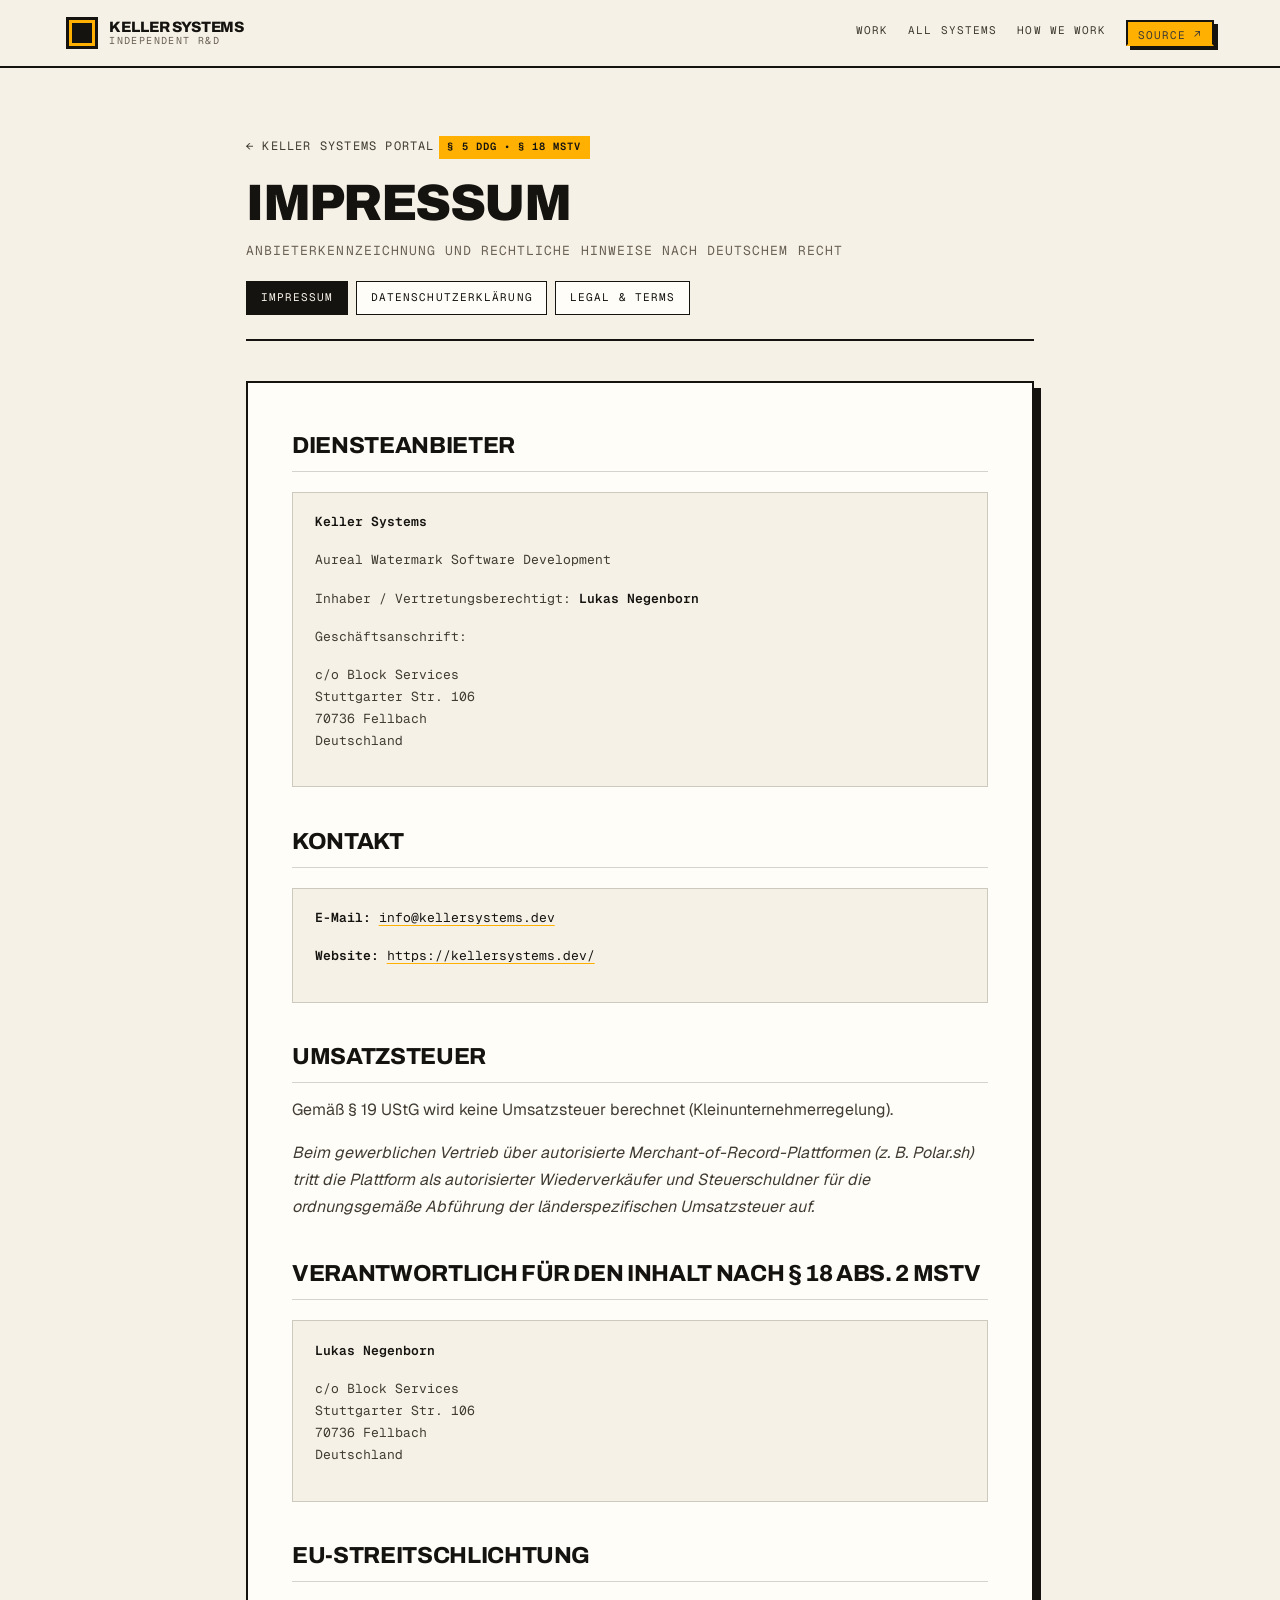
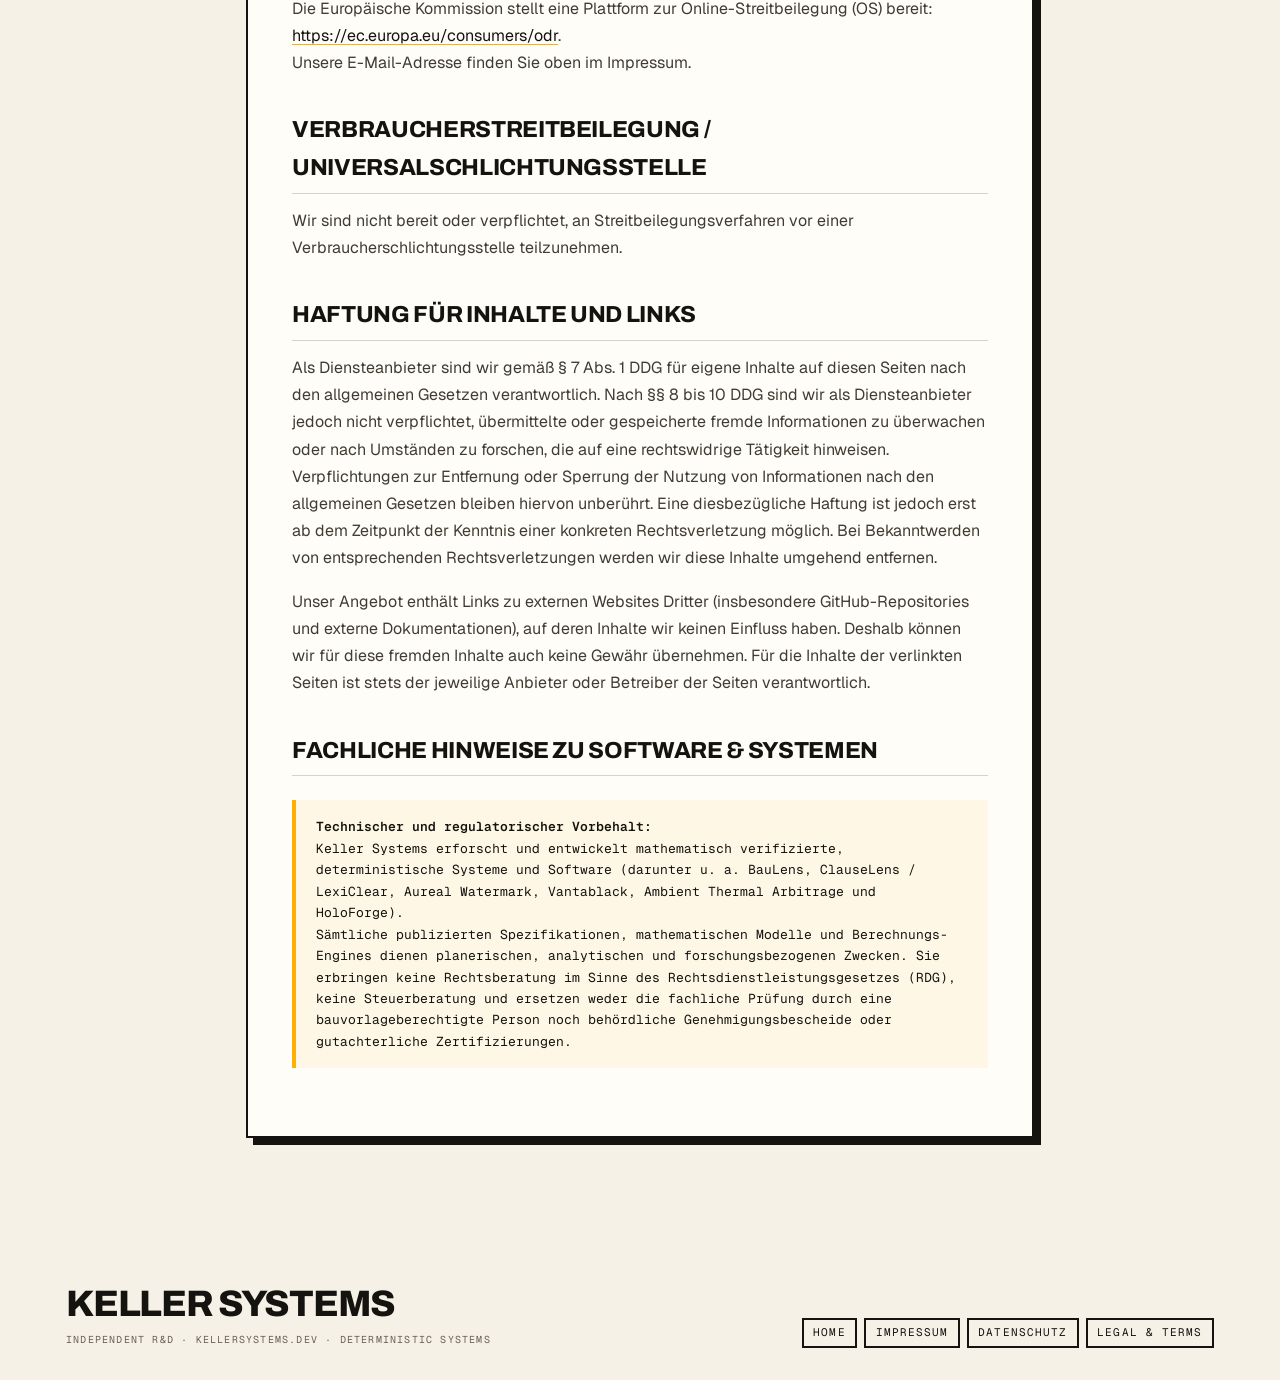
==== impressum/index.html @ d1aa79f2 "feat(legal): add central Impressum, Datenschutz and Legal & Terms pages" ====
<!DOCTYPE html>
<html lang="de">
<head>
<meta charset="UTF-8">
<meta name="viewport" content="width=device-width, initial-scale=1.0">
<title>Impressum &mdash; Keller Systems</title>
<link rel="icon" href="/assets/icon.svg" type="image/svg+xml">
<meta name="theme-color" content="#f6f1e6">
<meta name="description" content="Impressum und Anbieterkennzeichnung nach § 5 DDG und § 18 Abs. 2 MStV für Keller Systems.">
<link rel="preconnect" href="https://fonts.googleapis.com">
<link rel="preconnect" href="https://fonts.gstatic.com" crossorigin>
<link href="https://fonts.googleapis.com/css2?family=Archivo:wdth,wght@100..125,500..900&family=Geist:wght@400;500;600&family=Geist+Mono:wght@400;500&display=swap" rel="stylesheet">
<link rel="stylesheet" href="/style.css?v=8.1">
</head>
<body class="legal-layout">

<header class="top">
  <div class="wrap toprow">
    <a class="brand" href="/">
      <span class="brandmark" aria-hidden="true"></span>
      <span class="brandname">Keller Systems<em>Independent R&amp;D</em></span>
    </a>
    <nav class="nav" aria-label="Primary">
      <a href="/#work">Work</a>
      <a href="/#shelf">All systems</a>
      <a href="/#principles">How we work</a>
      <a class="btn btn-primary btn-sm" href="https://github.com/KELLERBABG" target="_blank" rel="noopener noreferrer">Source &#8599;</a>
    </nav>
  </div>
</header>

<main class="legal-main">
  <div class="legal-shell">

    <div class="legal-header">
      <a class="legal-back" href="/">&larr; Keller Systems Portal</a>
      <span class="legal-badge">&sect; 5 DDG &bull; &sect; 18 MStV</span>
      <h1 class="legal-title">Impressum</h1>
      <p class="legal-subtitle">Anbieterkennzeichnung und rechtliche Hinweise nach deutschem Recht</p>

      <nav class="legal-nav" aria-label="Rechtliche Navigation">
        <a href="/impressum/" class="is-active">Impressum</a>
        <a href="/privacy/">Datenschutzerklärung</a>
        <a href="/legal/">Legal &amp; Terms</a>
      </nav>
    </div>

    <article class="legal-card legal-prose">
      <h2>Diensteanbieter</h2>
      <div class="legal-data">
        <p><strong>Keller Systems</strong></p>
        <p>Aureal Watermark Software Development</p>
        <p>Inhaber / Vertretungsberechtigt: <strong>Lukas Negenborn</strong></p>
        <p>Geschäftsanschrift:</p>
        <p>c/o Block Services<br>
        Stuttgarter Str. 106<br>
        70736 Fellbach<br>
        Deutschland</p>
      </div>

      <h2>Kontakt</h2>
      <div class="legal-data">
        <p><strong>E-Mail:</strong> <a href="mailto:info@kellersystems.dev">info@kellersystems.dev</a></p>
        <p><strong>Website:</strong> <a href="https://kellersystems.dev/">https://kellersystems.dev/</a></p>
      </div>

      <h2>Umsatzsteuer</h2>
      <p>
        Gemäß &sect; 19 UStG wird keine Umsatzsteuer berechnet (Kleinunternehmerregelung).
      </p>
      <p>
        <em>Beim gewerblichen Vertrieb über autorisierte Merchant-of-Record-Plattformen (z.&nbsp;B. Polar.sh) tritt die Plattform als autorisierter Wiederverkäufer und Steuerschuldner für die ordnungsgemäße Abführung der länderspezifischen Umsatzsteuer auf.</em>
      </p>

      <h2>Verantwortlich für den Inhalt nach &sect; 18 Abs. 2 MStV</h2>
      <div class="legal-data">
        <p><strong>Lukas Negenborn</strong></p>
        <p>c/o Block Services<br>
        Stuttgarter Str. 106<br>
        70736 Fellbach<br>
        Deutschland</p>
      </div>

      <h2>EU-Streitschlichtung</h2>
      <p>
        Die Europäische Kommission stellt eine Plattform zur Online-Streitbeilegung (OS) bereit: 
        <a href="https://ec.europa.eu/consumers/odr" target="_blank" rel="noopener noreferrer">https://ec.europa.eu/consumers/odr</a>.<br>
        Unsere E-Mail-Adresse finden Sie oben im Impressum.
      </p>

      <h2>Verbraucherstreitbeilegung / Universalschlichtungsstelle</h2>
      <p>
        Wir sind nicht bereit oder verpflichtet, an Streitbeilegungsverfahren vor einer Verbraucherschlichtungsstelle teilzunehmen.
      </p>

      <h2>Haftung für Inhalte und Links</h2>
      <p>
        Als Diensteanbieter sind wir gemäß &sect; 7 Abs. 1 DDG für eigene Inhalte auf diesen Seiten nach den allgemeinen Gesetzen verantwortlich. Nach &sect;&sect; 8 bis 10 DDG sind wir als Diensteanbieter jedoch nicht verpflichtet, übermittelte oder gespeicherte fremde Informationen zu überwachen oder nach Umständen zu forschen, die auf eine rechtswidrige Tätigkeit hinweisen. Verpflichtungen zur Entfernung oder Sperrung der Nutzung von Informationen nach den allgemeinen Gesetzen bleiben hiervon unberührt. Eine diesbezügliche Haftung ist jedoch erst ab dem Zeitpunkt der Kenntnis einer konkreten Rechtsverletzung möglich. Bei Bekanntwerden von entsprechenden Rechtsverletzungen werden wir diese Inhalte umgehend entfernen.
      </p>
      <p>
        Unser Angebot enthält Links zu externen Websites Dritter (insbesondere GitHub-Repositories und externe Dokumentationen), auf deren Inhalte wir keinen Einfluss haben. Deshalb können wir für diese fremden Inhalte auch keine Gewähr übernehmen. Für die Inhalte der verlinkten Seiten ist stets der jeweilige Anbieter oder Betreiber der Seiten verantwortlich.
      </p>

      <h2>Fachliche Hinweise zu Software &amp; Systemen</h2>
      <div class="legal-callout">
        <strong>Technischer und regulatorischer Vorbehalt:</strong><br>
        Keller Systems erforscht und entwickelt mathematisch verifizierte, deterministische Systeme und Software (darunter u.&nbsp;a. BauLens, ClauseLens / LexiClear, Aureal Watermark, Vantablack, Ambient Thermal Arbitrage und HoloForge).<br>
        Sämtliche publizierten Spezifikationen, mathematischen Modelle und Berechnungs-Engines dienen planerischen, analytischen und forschungsbezogenen Zwecken. Sie erbringen keine Rechtsberatung im Sinne des Rechtsdienstleistungsgesetzes (RDG), keine Steuerberatung und ersetzen weder die fachliche Prüfung durch eine bauvorlageberechtigte Person noch behördliche Genehmigungsbescheide oder gutachterliche Zertifizierungen.
      </div>
    </article>

  </div>
</main>

<footer class="foot">
  <div class="wrap footrow">
    <div>
      <p class="footword">Keller Systems</p>
      <p class="footmeta">Independent R&amp;D &middot; kellersystems.dev &middot; Deterministic Systems</p>
    </div>
    <div class="footlinks">
      <a class="btn btn-quiet btn-sm" href="/">Home</a>
      <a class="btn btn-quiet btn-sm" href="/impressum/">Impressum</a>
      <a class="btn btn-quiet btn-sm" href="/privacy/">Datenschutz</a>
      <a class="btn btn-quiet btn-sm" href="/legal/">Legal &amp; Terms</a>
    </div>
  </div>
</footer>

</body>
</html>
---- style.css ----
/* ==========================================================================
   KELLER SYSTEMS — SCROLL STORY
   Playbook: design-atlas `product-launch`. The rules taken from it:

     · scroll-DRIVEN, not scroll-triggered: progress is continuous, reversible
       and computed by the browser (animation-timeline: view() / scroll())
     · sticky pinning, never scroll hijacking — no wheel listener, no
       preventDefault, native scrolling untouched
     · reduced motion flattens the sequence into the same content, stacked
     · every hidden starting state sits behind a support gate AND a motion
       gate, so a browser without scroll-driven animations renders the
       finished page rather than a blank one
   ========================================================================== */

:root {
  --paper: #f6f1e6;
  --plate: #fffdf8;
  --ink: #141310;
  --ink-2: #413c33;
  --muted: #6a6155;
  --signal: #ffb000;
  --signal-ink: #9a5200;
  --hair: rgba(20, 19, 16, 0.18);
  --hair-soft: rgba(20, 19, 16, 0.1);
  --gridline: rgba(20, 19, 16, 0.07);
  --stripe: repeating-linear-gradient(45deg, var(--signal) 0 9px, var(--ink) 9px 18px);
  --shadow: 7px 7px 0 var(--ink);
  --onink: #f6f1e6;
  --hair-onink: rgba(246, 241, 230, 0.22);

  --shell: 1240px;
  --gutter: clamp(20px, 3.6vw, 52px);
  --header: 66px;

  --font-display: 'Archivo', 'Helvetica Neue', Helvetica, Arial, sans-serif;
  --font-sans: 'Geist', system-ui, -apple-system, 'Segoe UI', sans-serif;
  --font-mono: 'Geist Mono', ui-monospace, Consolas, 'Courier New', monospace;
  --ease: cubic-bezier(0.22, 0.61, 0.36, 1);
}

*, *::before, *::after { box-sizing: border-box; }
* { margin: 0; padding: 0; }
html { scroll-behavior: smooth; -webkit-text-size-adjust: 100%; }
body {
  background: var(--paper);
  color: var(--ink);
  font-family: var(--font-sans);
  font-size: 1rem;
  line-height: 1.62;
  overflow-x: hidden;
  -webkit-font-smoothing: antialiased;
}
a { color: inherit; }
button { font: inherit; color: inherit; }
::selection { background: var(--signal); color: var(--ink); }
:focus-visible { outline: 3px solid var(--signal); outline-offset: 3px; }
svg { display: block; max-width: 100%; }

.wrap { width: 100%; max-width: var(--shell); margin-inline: auto; padding-inline: var(--gutter); }

.skip {
  position: absolute; left: 0; top: 0; z-index: 120; transform: translateY(-140%);
  background: var(--ink); color: var(--onink); padding: 0.7rem 1rem;
  font-family: var(--font-mono); font-size: 0.6875rem;
  text-transform: uppercase; letter-spacing: 0.12em; text-decoration: none;
}
.skip:focus { transform: translateY(0); }

/* --- Review chrome (not part of the design) ----------------------------- */
.review { background: #15161a; color: #f2f0eb; position: relative; z-index: 60; }
.review .wrap { display: flex; flex-wrap: wrap; align-items: center; gap: 0.5rem 1rem; padding-block: 0.55rem; }
.review b { font-family: var(--font-display); font-weight: 800; font-size: 0.8125rem; text-transform: uppercase; }
.review span { font-family: var(--font-mono); font-size: 0.625rem; letter-spacing: 0.1em; opacity: 0.6; text-transform: uppercase; }
.review button, .review a {
  font-family: var(--font-mono); font-size: 0.625rem; letter-spacing: 0.1em; text-transform: uppercase;
  background: transparent; color: #f2f0eb; border: 1px solid rgba(242, 240, 235, 0.45);
  padding: 0.4em 0.65em; cursor: pointer; text-decoration: none;
}
.review button[aria-pressed="true"] { background: var(--signal); color: #15161a; border-color: var(--signal); }
.review .right { margin-left: auto; display: flex; gap: 0.4rem; }

/* --- Progress rail: the browser computes the fill ----------------------- */
.progress { position: fixed; left: 0; top: 0; bottom: 0; width: 5px; z-index: 50; background: var(--hair-soft); pointer-events: none; }
.progress-fill { position: absolute; inset: 0 0 auto 0; height: 100%; background: var(--ink); transform-origin: 50% 0; }
.progress-ticks i { position: absolute; left: 0; right: 0; height: 2px; background: var(--hair); }
.progress-ticks i.is-on { background: var(--signal); height: 3px; }

/* --- Header ------------------------------------------------------------- */
.top { position: sticky; top: 0; z-index: 45; background: var(--paper); border-bottom: 2px solid var(--ink); }
.toprow { display: flex; align-items: center; justify-content: space-between; gap: 1.5rem; min-height: var(--header); }
.brand { display: flex; align-items: center; gap: 0.7rem; text-decoration: none; }
.brandmark { width: 32px; height: 32px; background: var(--ink); position: relative; flex: none; }
.brandmark::before { content: ""; position: absolute; inset: 3px; border: 3px solid var(--signal); }
.brandname { font-family: var(--font-display); font-weight: 800; font-size: 0.9375rem; text-transform: uppercase; letter-spacing: -0.01em; line-height: 1.05; }
.brandname em { display: block; font-family: var(--font-mono); font-style: normal; font-weight: 400; font-size: 0.625rem; letter-spacing: 0.14em; color: var(--muted); }
.nav { display: flex; align-items: center; gap: 1.25rem; }
.nav a {
  font-family: var(--font-mono); font-size: 0.6875rem; text-transform: uppercase;
  letter-spacing: 0.1em; color: var(--ink-2); text-decoration: none;
  padding-bottom: 3px; border-bottom: 2px solid transparent; white-space: nowrap;
}
.nav a:hover { color: var(--ink); border-bottom-color: var(--signal); }

.btn {
  display: inline-flex; align-items: center; justify-content: center; gap: 0.5em;
  font-family: var(--font-mono); font-size: 0.75rem; text-transform: uppercase;
  letter-spacing: 0.1em; line-height: 1; padding: 0.95em 1.15em;
  border: 2px solid var(--ink); background: var(--plate); color: var(--ink);
  text-decoration: none; white-space: nowrap; cursor: pointer;
  transition: transform 0.16s var(--ease), box-shadow 0.16s var(--ease);
}
.btn:hover { transform: translate(-2px, -2px); box-shadow: 4px 4px 0 var(--ink); }
.btn-primary { background: var(--signal); color: var(--ink); box-shadow: 4px 4px 0 var(--ink); }
.btn-quiet { background: transparent; }
.btn-sm { padding: 0.7em 0.85em; font-size: 0.6875rem; }
.btn-onink { border-color: var(--onink); color: var(--onink); background: transparent; box-shadow: 4px 4px 0 var(--signal); }

/* --- Hero: a pinned sheet the rest of the page slides over -------------- */
/* The sheet is 140svh tall while the hero inside it pins for 100svh: the
   first 40svh of scrolling covers nothing, then the next section rides up
   over the top of it. */
.sheet { position: relative; z-index: 1; height: 140vh; height: 140svh; }
.sheet + * { position: relative; z-index: 2; box-shadow: 0 -14px 0 var(--ink); }

.hero {
  position: sticky; top: 0;
  height: 100vh; height: 100svh;
  display: flex; align-items: center;
  background-color: var(--paper);
  background-image:
    linear-gradient(var(--gridline) 1px, transparent 1px),
    linear-gradient(90deg, var(--gridline) 1px, transparent 1px);
  background-size: 76px 76px;
  border-bottom: 2px solid var(--ink);
}
.hero-inner { display: grid; gap: clamp(26px, 4vw, 60px); align-items: center; width: 100%; }
@media (min-width: 1000px) { .hero-inner { grid-template-columns: minmax(0, 1.08fr) minmax(330px, 0.92fr); } }

.tag {
  display: inline-flex; align-items: center; gap: 0.6em;
  font-family: var(--font-mono); font-size: 0.6875rem; text-transform: uppercase;
  letter-spacing: 0.14em; border: 2px solid var(--ink); background: var(--plate);
  padding: 0.42em 0.7em; margin-bottom: 1.1rem;
}
.tag i { width: 8px; height: 8px; background: var(--signal); flex: none; }

.h-lines { font-family: var(--font-display); font-weight: 900; text-transform: uppercase; }
.h-line { display: block; font-size: clamp(2rem, 4.9vw, 4rem); line-height: 0.9; letter-spacing: -0.042em; }
.h-line + .h-line { margin-top: 0.05em; }
.h-line em { font-style: normal; color: var(--signal-ink); }

.hero .lead { color: var(--ink-2); font-size: 1.0625rem; max-width: 50ch; margin-top: 1.3rem; }
.hero-cta { display: flex; flex-wrap: wrap; align-items: center; gap: 1.2rem; margin-top: 1.7rem; }
.skipwork {
  font-family: var(--font-mono); font-size: 0.6875rem; text-transform: uppercase;
  letter-spacing: 0.1em; color: var(--muted); text-decoration: none; border-bottom: 2px solid transparent;
}
.skipwork:hover { color: var(--ink); border-bottom-color: var(--signal); }

.objectplate {
  position: relative; aspect-ratio: 4 / 3;
  background-color: var(--plate);
  background-image:
    linear-gradient(var(--gridline) 1px, transparent 1px),
    linear-gradient(90deg, var(--gridline) 1px, transparent 1px);
  background-size: 30px 30px;
  border: 3px solid var(--ink); box-shadow: var(--shadow); overflow: hidden;
}
.objectplate .artlines { position: absolute; inset: 0; width: 100%; height: 100%; color: var(--ink); }

/* drawing primitives, shared by every plate */
.artlines .ln { fill: none; stroke: currentColor; stroke-width: 2; }
.artlines .thin { fill: none; stroke: currentColor; stroke-width: 1; opacity: 0.42; }
.artlines .dash { fill: none; stroke: currentColor; stroke-width: 1; opacity: 0.3; stroke-dasharray: 4 5; }
.artlines .acc { fill: var(--signal); stroke: none; }
.artlines .accline { fill: none; stroke: var(--signal); stroke-width: 2.5; }
.artlines .accfill { fill: var(--signal); }
.artlines .slab { fill: currentColor; opacity: 0.1; stroke: currentColor; stroke-width: 1; }
.artlines .bars rect { fill: currentColor; opacity: 0.22; }

.caption {
  display: flex; justify-content: space-between; gap: 1rem; margin-top: 0.7rem;
  font-family: var(--font-mono); font-size: 0.625rem;
  text-transform: uppercase; letter-spacing: 0.12em; color: var(--muted);
}
.caption b { color: var(--ink); font-weight: 500; }

/* --- Contents: what is about to happen --------------------------------- */
.contents { background: var(--ink); color: var(--onink); }
.contents-pin { position: sticky; top: 0; height: 100vh; height: 100svh; display: flex; align-items: center; }
.contents-list { list-style: none; width: 100%; }
.contents-list li {
  display: grid; grid-template-columns: 3.5rem minmax(0, 1fr) auto;
  gap: 1.2rem; align-items: baseline;
  padding-block: clamp(0.5rem, 1.4vw, 0.95rem);
  border-bottom: 1px solid var(--hair-onink);
  opacity: 0.34; transition: opacity 0.3s var(--ease);
}
.contents-list li:first-child { border-top: 1px solid var(--hair-onink); }
.contents-list li.is-on { opacity: 1; }
.cnum { font-family: var(--font-mono); font-size: 0.6875rem; letter-spacing: 0.14em; }
.cname { font-family: var(--font-display); font-weight: 800; font-size: clamp(1.2rem, 3.1vw, 2.3rem); line-height: 1.05; letter-spacing: -0.03em; }
.ctag { font-family: var(--font-mono); font-size: 0.5625rem; letter-spacing: 0.12em; text-transform: uppercase; opacity: 0.7; }
.contents-list li.is-on .cnum { color: var(--signal); }
.contents-list a { text-decoration: none; }
.contents-intro { margin-top: 1.8rem; font-family: var(--font-mono); font-size: 0.625rem; letter-spacing: 0.14em; text-transform: uppercase; opacity: 0.6; }

/* --- Chapters: one shot each, alternating grounds ---------------------- */
.chapter {
  background: var(--paper);
  position: relative; min-height: 100vh; min-height: 100svh;
  display: flex; align-items: center;
  padding-block: clamp(52px, 7vw, 108px);
  border-bottom: 2px solid var(--ink);
  scroll-margin-top: var(--header);
}
.chapter-dark { background: var(--ink); color: var(--onink); }
.chapter-grid { display: grid; gap: clamp(26px, 4vw, 64px); align-items: center; width: 100%; }
@media (min-width: 1000px) { .chapter-grid { grid-template-columns: minmax(0, 1fr) minmax(0, 1fr); } }

.chapter-art { position: relative; }
.chapterplate {
  position: relative; aspect-ratio: 16 / 11;
  background-color: var(--plate);
  background-image:
    linear-gradient(var(--gridline) 1px, transparent 1px),
    linear-gradient(90deg, var(--gridline) 1px, transparent 1px);
  background-size: 26px 26px;
  border: 2px solid var(--ink); box-shadow: var(--shadow); overflow: hidden;
}
.chapter-dark .chapterplate { box-shadow: 7px 7px 0 var(--signal); }
/* dark chapters put the plate on the other side, so the eye resets each room */
.chapter-dark .chapter-art { order: 2; }
.chapterplate .artlines { position: absolute; inset: 0; width: 100%; height: 100%; color: var(--ink); }

.chapter-num {
  position: absolute; top: -0.7rem; left: -0.7rem; z-index: 2;
  font-family: var(--font-display); font-weight: 800; font-size: 1.6rem; line-height: 1;
  letter-spacing: -0.04em; background: var(--signal); color: var(--ink);
  padding: 0.14em 0.32em; border: 2px solid var(--ink);
}

.meta { display: flex; flex-wrap: wrap; gap: 0.4rem; margin-bottom: 1rem; }
.chip {
  display: inline-flex; align-items: center; gap: 0.5em;
  font-family: var(--font-mono); font-size: 0.625rem; text-transform: uppercase;
  letter-spacing: 0.08em; border: 1px solid currentColor; padding: 0.34em 0.55em; opacity: 0.85;
}
.chip::before { content: ""; width: 6px; height: 6px; background: var(--signal); flex: none; }

.chapter h2 {
  font-family: var(--font-display); font-weight: 800;
  font-size: clamp(1.9rem, 4vw, 3.1rem); line-height: 0.96;
  letter-spacing: -0.038em; margin-bottom: 0.9rem;
}
.chapter h2 a { text-decoration: none; }
.chapter h2 a:hover { color: var(--signal); }
.chapter-desc { font-size: 1.0625rem; max-width: 52ch; opacity: 0.88; }

.prims { margin-top: 1.5rem; display: grid; gap: 0.55rem; border-top: 2px solid currentColor; padding-top: 1rem; }
.prim { display: grid; grid-template-columns: 8.5rem minmax(0, 1fr); gap: 0.9rem; align-items: baseline; }
.prim dt { font-family: var(--font-mono); font-size: 0.625rem; text-transform: uppercase; letter-spacing: 0.1em; opacity: 0.62; }
.prim dd { font-family: var(--font-mono); font-size: 0.75rem; }
.chapter-links { display: flex; flex-wrap: wrap; gap: 0.5rem; margin-top: 1.4rem; }
.chapter-dark .btn-quiet { border-color: var(--onink); color: var(--onink); }
.nextcue { margin-top: 2rem; font-family: var(--font-mono); font-size: 0.625rem; letter-spacing: 0.14em; text-transform: uppercase; opacity: 0.5; }

/* --- Shelf -------------------------------------------------------------- */
.shelf { padding-block: clamp(52px, 6.4vw, 104px); border-bottom: 2px solid var(--ink); background: var(--paper); }
.shelfhead { margin-bottom: clamp(22px, 3vw, 40px); }
.shelfhead h2 { font-family: var(--font-display); font-weight: 800; font-size: clamp(1.5rem, 2.8vw, 2.3rem); line-height: 1.02; letter-spacing: -0.03em; }
.shelfhead p { margin-top: 0.7rem; color: var(--ink-2); max-width: 60ch; }

.grid {
  display: grid;
  border-top: 2px solid var(--ink);
  border-left: 2px solid var(--ink);
  background: var(--paper) !important;
}
@media (min-width: 620px) { .grid { grid-template-columns: repeat(2, minmax(0, 1fr)); } }
@media (min-width: 960px) { .grid { grid-template-columns: repeat(4, minmax(0, 1fr)); } }
.tile {
  background: var(--plate); padding: 1rem 1rem 1.1rem; min-height: 160px;
  display: flex; flex-direction: column; gap: 0.5rem; text-decoration: none;
  border-right: 2px solid var(--ink);
  border-bottom: 2px solid var(--ink);
  transition: background-color 0.16s, color 0.16s;
}
.tile:hover { background: var(--ink); color: var(--onink); }
.tile-mark {
  width: 30px; height: 30px; flex: none;
  display: inline-flex; align-items: center; justify-content: center;
  background: var(--ink); color: var(--signal);
  font-family: var(--font-mono); font-size: 0.8125rem;
}
.tile:hover .tile-mark { background: var(--signal); color: var(--ink); }
.tile h3 { font-family: var(--font-display); font-weight: 700; font-size: 0.9375rem; letter-spacing: -0.015em; line-height: 1.2; }
.tile-desc {
  font-family: var(--font-sans);
  font-size: 0.75rem;
  line-height: 1.4;
  color: var(--ink-2);
  display: -webkit-box;
  -webkit-line-clamp: 2;
  -webkit-box-orient: vertical;
  overflow: hidden;
}
.tile:hover .tile-desc { color: rgba(246, 241, 230, 0.75); }
.tilemeta {
  font-family: var(--font-mono);
  font-size: 0.5625rem;
  text-transform: uppercase;
  letter-spacing: 0.1em;
  color: var(--muted);
  margin-top: auto;
}
.tile:hover .tilemeta { color: rgba(246, 241, 230, 0.6); }

.tile-meta-card { background: var(--paper); }
.tile-meta-card .tile-mark { background: var(--signal); color: var(--ink); }
.tile-meta-card:hover { background: var(--ink); color: var(--onink); }
.tile-meta-card:hover .tile-mark { background: var(--ink); color: var(--signal); }

/* --- Principles --------------------------------------------------------- */
.principles { background: var(--paper); padding-block: clamp(52px, 6vw, 100px); border-bottom: 2px solid var(--ink); }
.pgrid { display: grid; gap: 2px; background: var(--ink); border: 2px solid var(--ink); margin-top: clamp(22px, 3vw, 38px); }
@media (min-width: 720px) { .pgrid { grid-template-columns: repeat(2, minmax(0, 1fr)); } }
@media (min-width: 1100px) { .pgrid { grid-template-columns: repeat(4, minmax(0, 1fr)); } }
.principle { background: var(--plate); padding: 1.4rem 1.3rem 1.5rem; }
.principle b { display: block; font-family: var(--font-mono); font-size: 0.6875rem; text-transform: uppercase; letter-spacing: 0.12em; }
.principle b::after { content: ""; display: block; width: 28px; height: 4px; background: var(--signal); margin-top: 0.65rem; }
.principle p { margin-top: 0.8rem; color: var(--ink-2); font-size: 0.875rem; }

/* --- Closing ------------------------------------------------------------ */
.cta { background: var(--ink); color: var(--onink); position: relative; padding-block: clamp(56px, 7vw, 120px); }
.cta::before, .cta::after { content: ""; position: absolute; left: 0; right: 0; height: 9px; background: var(--stripe); }
.cta::before { top: 0; }
.cta::after { bottom: 0; }
.cta h2 {
  font-family: var(--font-display); font-weight: 900; text-transform: uppercase;
  font-size: clamp(2.1rem, 6vw, 4.6rem); line-height: 0.9; letter-spacing: -0.042em;
  max-width: 20ch; margin-bottom: 1.1rem;
}
.cta p { opacity: 0.72; font-size: 1.0625rem; max-width: 50ch; }
.cta-actions { display: flex; flex-wrap: wrap; gap: 0.8rem; margin-top: 1.9rem; }

/* --- Footer: the single place a total appears -------------------------- */
.foot { background: var(--paper); padding-block: clamp(32px, 3.6vw, 56px) 2rem; }
.footrow { display: grid; gap: 1.2rem; }
@media (min-width: 820px) { .footrow { grid-template-columns: minmax(0, 1fr) auto; align-items: end; } }
.footword { font-family: var(--font-display); font-weight: 800; text-transform: uppercase; letter-spacing: -0.035em; font-size: clamp(1.5rem, 3.4vw, 2.3rem); line-height: 0.92; }
.footmeta { font-family: var(--font-mono); font-size: 0.625rem; text-transform: uppercase; letter-spacing: 0.12em; color: var(--muted); margin-top: 0.6rem; }
.footlinks { display: flex; flex-wrap: wrap; gap: 0.45rem; }

/* --- Sticky chapter label (scrollspy) ---------------------------------- */
.chapterlabel {
  position: fixed; left: 5px; bottom: 0; z-index: 46;
  display: flex; align-items: center; gap: 0.7rem;
  background: var(--ink); color: var(--onink); padding: 0.7rem 1rem;
  font-family: var(--font-mono); font-size: 0.625rem;
  text-transform: uppercase; letter-spacing: 0.14em;
  opacity: 0; visibility: hidden; transition: opacity 0.25s var(--ease);
}
.chapterlabel.is-on { opacity: 1; visibility: visible; }
.chapterlabel b { color: var(--signal); font-weight: 500; }

/* ==========================================================================
   SCRUB LAYER
   Scroll progress is published as custom properties by the script:
     --p        per scrubbed element, 0 -> 1 across its viewport traversal
     --herop    the hero, 0 -> 1 over the first 62vh
     --scrollp  the progress rail, 0 -> 1 across the document
   Nothing here is a keyframe animation, so every effect is continuous and
   reversible by construction: position drives value. Every rule reads its
   custom property with the FINISHED state as the default, so a browser that
   never runs the script — or a visitor who turns motion off — gets the whole
   page, just still.
   ========================================================================== */
/* The script publishes FINISHED values, not progress fractions, so no rule
   here needs calc(): stroke-dashoffset keeps the literal value, and every
   var() falls back to the finished state. */
html.motion-on .draw { stroke-dasharray: 1; stroke-dashoffset: var(--dash, 0); }
html.motion-on .drift { transform: translateY(var(--drift-y, 0%)); }
html.motion-on .hero-inner {
  opacity: var(--hero-op, 1);
  transform: scale(var(--hero-scale, 1));
}
html.motion-on .progress-fill { transform: scaleY(var(--rail, 0)); }

/* The hero headline gets an entrance on load and is deliberately NOT tied to
   scroll: the H1 must never be held invisible waiting for a scroll position. */
@keyframes ks-line-in {
  from { opacity: 0; transform: translateY(0.28em); }
  to { opacity: 1; transform: none; }
}
html.motion-on .h-line { animation: ks-line-in 0.62s var(--ease) both; }
html.motion-on .h-line:nth-child(2) { animation-delay: 0.09s; }
html.motion-on .h-line:nth-child(3) { animation-delay: 0.18s; }

/* Motion off: the finished state, explicitly. */
html[data-motion="off"] .draw { stroke-dashoffset: 0; }
html[data-motion="off"] .drift,
html[data-motion="off"] .hero-inner { transform: none; opacity: 1; }
html[data-motion="off"] .progress-fill { transform: scaleY(0); }
html[data-motion="off"] .h-line { animation: none; opacity: 1; transform: none; }

/* High-precision instrument & astrolabe animations */
@keyframes ks-spin-slow {
  from { transform: rotate(0deg); }
  to { transform: rotate(360deg); }
}
@keyframes ks-spin-reverse {
  from { transform: rotate(360deg); }
  to { transform: rotate(0deg); }
}
@keyframes ks-pulse-slow {
  0%, 100% { opacity: 0.85; transform: scale(1); }
  50% { opacity: 1; transform: scale(1.1); }
}
html.motion-on .spin-slow {
  transform-origin: 160px 120px;
  animation: ks-spin-slow 50s linear infinite;
}
html.motion-on .spin-reverse {
  transform-origin: 160px 120px;
  animation: ks-spin-reverse 35s linear infinite;
}
html.motion-on .pulse-slow {
  transform-origin: 160px 120px;
  animation: ks-pulse-slow 3.6s ease-in-out infinite;
}
html.motion-on .chapter-spin {
  transform-origin: 170px 105px;
  animation: ks-spin-slow 60s linear infinite;
}
html.motion-on .chapter-spin-reverse {
  transform-origin: 170px 105px;
  animation: ks-spin-reverse 42s linear infinite;
}
html.motion-on .chapter-pulse {
  transform-origin: 170px 105px;
  animation: ks-pulse-slow 3.2s ease-in-out infinite;
}
html[data-motion="off"] .spin-slow,
html[data-motion="off"] .spin-reverse,
html[data-motion="off"] .pulse-slow,
html[data-motion="off"] .chapter-spin,
html[data-motion="off"] .chapter-spin-reverse,
html[data-motion="off"] .chapter-pulse {
  animation: none !important;
}

/* ===== Technical plates (.ts) ===== */
.ts{display:block;width:100%;height:auto;font-family:var(--font-mono),ui-monospace,SFMono-Regular,Menlo,monospace;font-size:7px}
.ts text{font-family:inherit}
.ts .bg{fill:#0b0f14}
.ts .pn{fill:#111821;stroke:#222c39;stroke-width:1}
.ts .pn2{fill:#161e29;stroke:#2a3544;stroke-width:1}
.ts .pn-bad{fill:#1c1416;stroke:#7a2e2e;stroke-width:1}
.ts .pn-sig{fill:#1d1910;stroke:var(--signal,#ffb000);stroke-width:1.2}
.ts .t{fill:#e6edf3}
.ts .m{fill:#7d8b9c}
.ts .d{fill:#56636f}
.ts .b{font-weight:600}
.ts .xs{font-size:6px}
.ts .sm{font-size:6.6px}
.ts .md{font-size:7.5px}
.ts .lg{font-size:10px}
.ts .cap{letter-spacing:.08em}
.ts .end{text-anchor:end}
.ts .mid{text-anchor:middle}
.ts .ok{fill:#3fb950}
.ts .bad{fill:#f85149}
.ts .warn{fill:#d29922}
.ts .sig{fill:var(--signal,#ffb000)}
.ts .cy{fill:#39c5cf}
.ts .vi{fill:#a371f7}
.ts .w{fill:none;stroke:#3a4758;stroke-width:1.2}
.ts .w-bad{fill:none;stroke:#f85149;stroke-width:1.2;stroke-dasharray:3 2}
.ts .w-sig{fill:none;stroke:var(--signal,#ffb000);stroke-width:1.3;stroke-dasharray:4 3}
.ts .grid{stroke:#1c2531;stroke-width:1;fill:none}
.ts .pk{opacity:0;fill:var(--signal,#ffb000)}

@media (prefers-reduced-motion:no-preference){
  .ts .pk0{animation:ts-pk0 3.6s linear infinite}
  .ts .pk1{animation:ts-pk1 3.6s linear .6s infinite}
  .ts .pk2{animation:ts-pk2 4.4s linear 1.1s infinite}
  .ts .blink{animation:ts-blink 1.2s ease-in-out infinite}
  .ts .pulse{animation:ts-blink 2.4s ease-in-out infinite}
  .ts .cl-scan{animation:ts-scan 6s steps(4,jump-none) infinite}
  .ts .am-sweep{animation:ts-sweep 12s linear infinite}
  .ts .hf-cure{animation:ts-cure 6s ease-in infinite}
  .ts .hf-spin{animation:ts-spin 2s linear infinite}
  .ts .hf-sweep{animation:ts-sino 6s linear infinite}
}
@keyframes ts-pk0{0%{transform:translate(168px,136px);opacity:0}2%{opacity:1}4.1%{transform:translate(182px,136px)}20.3%{transform:translate(182px,80px)}81.4%{transform:translate(392px,80px)}97.7%{transform:translate(392px,136px)}99%{opacity:1}100%{transform:translate(400px,136px);opacity:0}}
@keyframes ts-pk1{0%{transform:translate(168px,160px);opacity:0;fill:var(--signal,#ffb000)}2%{opacity:1}47%{fill:var(--signal,#ffb000)}52%{fill:#f85149}97%{opacity:1}100%{transform:translate(400px,160px);opacity:0;fill:#f85149}}
@keyframes ts-pk2{0%{transform:translate(168px,184px);opacity:0}2%{opacity:1}3.2%{transform:translate(182px,184px)}16.2%{transform:translate(182px,240px)}18.1%{transform:translate(190px,240px)}28.2%{transform:translate(190px,284px)}63.4%{transform:translate(342px,284px)}73.6%{transform:translate(342px,240px)}85.2%{transform:translate(392px,240px)}98.1%{transform:translate(392px,184px)}99%{opacity:1}100%{transform:translate(400px,184px);opacity:0}}
@keyframes ts-blink{0%,100%{opacity:1}50%{opacity:.3}}
@keyframes ts-scan{from{transform:translateY(0)}to{transform:translateY(180px)}}
@keyframes ts-sweep{from{transform:translateX(0)}to{transform:translateX(430px)}}
@keyframes ts-cure{0%{opacity:.12}75%{opacity:1}92%{opacity:1}100%{opacity:.12}}
@keyframes ts-spin{0%{transform:translateX(0);opacity:0}20%{opacity:1}80%{opacity:1}100%{transform:translateX(86px);opacity:0}}
@keyframes ts-sino{from{transform:translateX(0)}to{transform:translateX(200px)}}

html.motion-off .ts *,
html[data-motion="off"] .ts *,
html:not(.motion-on) .ts * {
  animation: none !important;
}

@media (prefers-reduced-motion: reduce) {
  html { scroll-behavior: auto; }
  .btn, .tile, .contents-list li { transition: none; }
  .btn:hover { transform: none; }
  .spin-slow, .spin-reverse, .pulse-slow, .chapter-spin, .chapter-spin-reverse, .chapter-pulse { animation: none !important; }
}

/* --- Small screens: re-author the sequence rather than letterbox it ----- */
@media (max-width: 900px) {
  .nav a:not(.btn) { display: none; }
  .brandname em { display: none; }
  .progress { width: 4px; }
  .chapterlabel { left: 4px; }
  .contents-list li { grid-template-columns: 2.4rem minmax(0, 1fr); }
  .ctag { display: none; }
  .prim { grid-template-columns: 1fr; gap: 0.2rem; }
  /* a full-viewport pinned hero is a desktop move; on a phone the page simply
     stacks, with the same content in the same order */
  .sheet { height: auto; }
  .hero { position: relative; height: auto; min-height: 88svh; }
  .sheet + * { box-shadow: none; }
  .contents-pin { position: relative; height: auto; padding-block: clamp(40px, 8vw, 64px); }
}

/* --- Motion switch, in the header on the live site ---------------------- */
.motion-toggle {
  font-family: var(--font-mono); font-size: 0.6875rem; text-transform: uppercase;
  letter-spacing: 0.1em; background: transparent; color: var(--ink-2);
  border: 1px solid var(--ink); padding: 0.5em 0.7em; cursor: pointer;
  transition: background-color 0.16s, color 0.16s;
}
.motion-toggle:hover { background: var(--ink); color: var(--paper); }
.motion-toggle[aria-pressed="true"] { background: var(--signal); color: var(--ink); border-color: var(--ink); }
@media (max-width: 1000px) { .motion-toggle { display: none; } }

/* ---- Chapter anatomy: lede, then the five labelled blocks ------------- */
.chapter-grid { align-items: start; }
.chapter-art { position: sticky; top: 92px; align-self: start; }
.chapter-body { min-width: 0; }
.lede { font-family: var(--font-display); font-weight: 800; font-size: clamp(1.15rem, 1.85vw, 1.55rem);
  line-height: 1.2; letter-spacing: -.015em; margin: .1rem 0 1rem; max-width: 30ch; }
.blk { margin-top: 1.05rem; padding-top: .75rem; border-top: 1px solid var(--rule); }
.chapter-dark .blk { border-top-color: rgba(246,241,230,.2); }
.blk h4 { font-family: var(--font-mono); font-size: .6rem; letter-spacing: .16em; text-transform: uppercase;
  color: var(--ink-3); margin: 0 0 .4rem; font-weight: 400; }
.chapter-dark .blk h4 { color: #9c9686; }
.blk p { margin: 0; font-size: .97rem; line-height: 1.62; color: var(--ink-2); max-width: 54ch; }
.chapter-dark .blk p { color: var(--onink); opacity: .86; }
ul.gives { list-style: none; margin: 0; padding: 0; max-width: 54ch; }
ul.gives li { position: relative; padding: .38rem 0 .38rem 1rem; font-size: .95rem; line-height: 1.55; color: var(--ink-2); }
.chapter-dark ul.gives li { color: var(--onink); opacity: .86; }
ul.gives li b { color: var(--ink); }
.chapter-dark ul.gives li b { color: var(--paper); }
ul.gives li::before { content: ""; position: absolute; left: 0; top: .74rem; width: 7px; height: 7px; background: var(--signal); }
.steps { display: grid; gap: .3rem; }
.step { display: grid; grid-template-columns: 1.2rem 1fr; gap: .5rem; align-items: baseline; font-size: .93rem; color: var(--ink-2); }
.chapter-dark .step { color: var(--onink); opacity: .86; }
.step .sn { font-family: var(--font-mono); font-size: .68rem; color: var(--signal-ink); }
.chapter-dark .step .sn { color: var(--signal); }
.step code { font-family: var(--font-mono); font-size: .84em; background: rgba(20,19,16,.06); padding: .05em .3em; }
.chapter-dark .step code { background: rgba(246,241,230,.1); }
.diff { display: flex; align-items: center; gap: .55rem; margin-top: .65rem; font-family: var(--font-mono);
  font-size: .58rem; letter-spacing: .1em; text-transform: uppercase; color: var(--ink-3); }
.dots { display: inline-flex; gap: 3px; flex: 0 0 auto; }
.dots i { width: 9px; height: 9px; border: 1.5px solid var(--ink-3); display: block; }
.dots i.on { background: var(--signal); border-color: var(--signal-ink); }
.chapter-dark .dots i { border-color: #6f6a5c; }
.chapter-dark .dots i.on { border-color: var(--signal); }
.blk.limits { border-top: 2px solid var(--ink); }
.chapter-dark .blk.limits { border-top-color: var(--signal); }
.blk.limits p { border-left: 4px solid var(--signal); padding-left: .8rem; }

/* ---- Measured panel: real directory sizes, drawn to scale ------------- */
.measured { background: var(--plate); border: 2px solid var(--ink); box-shadow: 8px 8px 0 var(--ink); }
.chapter-dark .measured { box-shadow: 8px 8px 0 var(--signal); }
.m-head { display: flex; justify-content: space-between; align-items: baseline; gap: .75rem;
  padding: .7rem .8rem .7rem 4.4rem; border-bottom: 2px solid var(--ink); }
.m-head b { font-family: var(--font-display); font-weight: 900; font-size: .8rem; text-transform: uppercase;
  letter-spacing: .04em; color: var(--ink); }
.m-head span { font-family: var(--font-mono); font-size: .64rem; letter-spacing: .08em; text-transform: uppercase; color: #5c5749; }
.m-map { display: block; width: 100%; height: auto; padding: .5rem; }
.tech-schematic { display: block; width: 100%; height: auto; padding: .5rem; }
.sch-grid { stroke: rgba(20, 19, 16, 0.14); stroke-dasharray: 2, 3; }
.sch-axis { stroke: var(--ink); stroke-width: 1.5; }
.sch-line { stroke: var(--ink); stroke-width: 1.5; fill: none; }
.sch-signal-line { stroke: var(--signal); stroke-width: 2; fill: none; }
.sch-signal-fill { fill: var(--signal); }
.sch-text { font-family: var(--font-mono); font-size: 8.5px; fill: var(--ink); }
.sch-muted { font-family: var(--font-mono); font-size: 7.5px; fill: #6a6155; }
.sch-badge-bg { fill: var(--ink); }
.sch-badge-text { font-family: var(--font-mono); font-weight: 700; font-size: 8px; fill: var(--signal); letter-spacing: 0.04em; }
.sch-signal-badge-bg { fill: var(--signal); }
.sch-signal-badge-text { font-family: var(--font-mono); font-weight: 700; font-size: 8px; fill: var(--ink); letter-spacing: 0.04em; }
rect.tm { stroke: var(--plate); stroke-width: 1.5; }
.tm.hot { fill: var(--signal); }
.tm.mid { fill: var(--ink); }
.tm.cool { fill: #d8d1c0; }
text.tl { font-family: var(--font-mono); font-size: 10px; fill: var(--ink); }
text.tv { font-family: var(--font-mono); font-size: 8.6px; fill: #55503f; }
text.tl.onmid { fill: #f6f1e6; }
text.tv.onmid { fill: #b3ab98; }
.m-foot { padding: .6rem .8rem .75rem; border-top: 1px solid var(--rule); font-family: var(--font-mono);
  font-size: .62rem; line-height: 1.7; letter-spacing: .02em; color: #5c5749; }
.docket { margin-top: 1rem; background: var(--plate); border: 2px solid var(--ink); padding: .75rem .85rem; }
.docket h4 { font-family: var(--font-mono); font-size: .64rem; letter-spacing: .16em; text-transform: uppercase;
  color: var(--ink-3); margin: 0 0 .45rem; padding-bottom: .4rem; border-bottom: 1px solid var(--rule); font-weight: 400; }
.fr { display: flex; justify-content: space-between; gap: .7rem; padding: .32rem 0; border-bottom: 1px solid #ece6d7;
  font-family: var(--font-mono); font-size: .69rem; color: var(--ink); }
.fr:last-child { border-bottom: 0; }
.fr span:first-child { color: #5c5749; letter-spacing: .06em; text-transform: uppercase; font-size: .6rem; }
.fr span:last-child { text-align: right; }
@media (max-width: 900px) {
  .chapter-art { position: relative; top: auto; }
  .lede { max-width: none; }
}

.m-bars { padding: .7rem .8rem .8rem; }
.mr { display: grid; grid-template-columns: 1fr 84px 58px; align-items: center; gap: .5rem; padding: .18rem 0; }
.mn { font-family: var(--font-mono); font-size: .7rem; color: var(--ink); overflow: hidden; text-overflow: ellipsis; white-space: nowrap; }
.mb { display: block; height: 12px; background: #efe9dc; }
.mb i { display: block; height: 12px; background: var(--ink); }
.mr:first-child .mb i { background: var(--signal); }
.mk { font-family: var(--font-mono); font-size: .66rem; color: #5c5749; text-align: right; }

/* ---- scrollbars, in the site's own colours --------------------------- */
html{scrollbar-color:#c2b9a4 #efe9dc;scrollbar-width:thin}
::-webkit-scrollbar{width:12px;height:12px}
::-webkit-scrollbar-track{background:#efe9dc}
::-webkit-scrollbar-thumb{background:#c2b9a4;border:3px solid #efe9dc}
::-webkit-scrollbar-thumb:hover{background:#141310}
::-webkit-scrollbar-corner{background:#efe9dc}
/* ---- code wraps rather than scrolling sideways ---------------------- */
pre{white-space:pre-wrap;overflow-wrap:anywhere;overflow-x:hidden}

/* ==========================================================================
   LEGAL / EDITORIAL PAGES (.legal-layout)
   ========================================================================== */
.legal-main {
  padding-block: clamp(2rem, 5vw, 4rem);
  background: var(--paper);
}
.legal-shell {
  max-width: 880px;
  margin-inline: auto;
  padding-inline: var(--gutter);
}
.legal-header {
  margin-bottom: 2.5rem;
  padding-bottom: 1.5rem;
  border-bottom: 2px solid var(--ink);
}
.legal-back {
  display: inline-flex;
  align-items: center;
  gap: 0.5rem;
  font-family: var(--font-mono);
  font-size: 0.75rem;
  text-transform: uppercase;
  letter-spacing: 0.1em;
  color: var(--ink-2);
  text-decoration: none;
  margin-bottom: 1.25rem;
  transition: color 0.15s ease;
}
.legal-back:hover {
  color: var(--signal-ink);
}
.legal-title {
  font-family: var(--font-display);
  font-size: clamp(2.2rem, 4vw, 3.2rem);
  font-weight: 850;
  letter-spacing: -0.03em;
  line-height: 1.08;
  text-transform: uppercase;
  margin-bottom: 0.5rem;
}
.legal-subtitle {
  font-family: var(--font-mono);
  font-size: 0.8125rem;
  letter-spacing: 0.08em;
  text-transform: uppercase;
  color: var(--muted);
}
.legal-nav {
  display: flex;
  flex-wrap: wrap;
  gap: 0.5rem;
  margin-top: 1.25rem;
}
.legal-nav a {
  font-family: var(--font-mono);
  font-size: 0.6875rem;
  text-transform: uppercase;
  letter-spacing: 0.1em;
  padding: 0.45rem 0.85rem;
  border: 1px solid var(--ink);
  background: var(--plate);
  text-decoration: none;
  color: var(--ink);
  transition: all 0.15s ease;
}
.legal-nav a:hover,
.legal-nav a.is-active {
  background: var(--ink);
  color: var(--onink);
  border-color: var(--ink);
}
.legal-card {
  background: var(--plate);
  border: 2px solid var(--ink);
  box-shadow: var(--shadow);
  padding: clamp(1.5rem, 3.5vw, 2.75rem);
  margin-bottom: 2.5rem;
}
.legal-prose h2 {
  font-family: var(--font-display);
  font-size: clamp(1.2rem, 2vw, 1.45rem);
  font-weight: 750;
  letter-spacing: -0.015em;
  text-transform: uppercase;
  margin: 2.2rem 0 0.8rem;
  padding-bottom: 0.4rem;
  border-bottom: 1px solid var(--hair);
  color: var(--ink);
}
.legal-prose h2:first-of-type {
  margin-top: 0;
}
.legal-prose h3 {
  font-family: var(--font-display);
  font-size: 1.05rem;
  font-weight: 700;
  margin: 1.5rem 0 0.5rem;
  color: var(--ink);
}
.legal-prose p {
  margin-bottom: 1rem;
  color: var(--ink-2);
  line-height: 1.7;
}
.legal-prose ul, .legal-prose ol {
  padding-left: 1.5rem;
  margin-bottom: 1.25rem;
  color: var(--ink-2);
}
.legal-prose li {
  margin-bottom: 0.45rem;
  line-height: 1.65;
}
.legal-prose strong {
  color: var(--ink);
  font-weight: 600;
}
.legal-prose a {
  color: var(--ink);
  text-decoration: underline;
  text-underline-offset: 3px;
  text-decoration-color: var(--signal);
}
.legal-prose a:hover {
  background: var(--signal);
  color: var(--ink);
  text-decoration: none;
}
.legal-badge {
  display: inline-block;
  font-family: var(--font-mono);
  font-size: 0.65rem;
  letter-spacing: 0.1em;
  text-transform: uppercase;
  padding: 0.2rem 0.55rem;
  background: var(--signal);
  color: var(--ink);
  font-weight: 600;
  margin-bottom: 1rem;
}
.legal-callout {
  border-left: 4px solid var(--signal);
  background: rgba(255, 176, 0, 0.08);
  padding: 1rem 1.25rem;
  margin: 1.5rem 0;
  font-family: var(--font-mono);
  font-size: 0.8125rem;
  line-height: 1.65;
}
.legal-data {
  background: var(--paper);
  border: 1px solid var(--hair);
  padding: 1.15rem 1.35rem;
  margin: 1.25rem 0;
  font-family: var(--font-mono);
  font-size: 0.8125rem;
  line-height: 1.65;
}
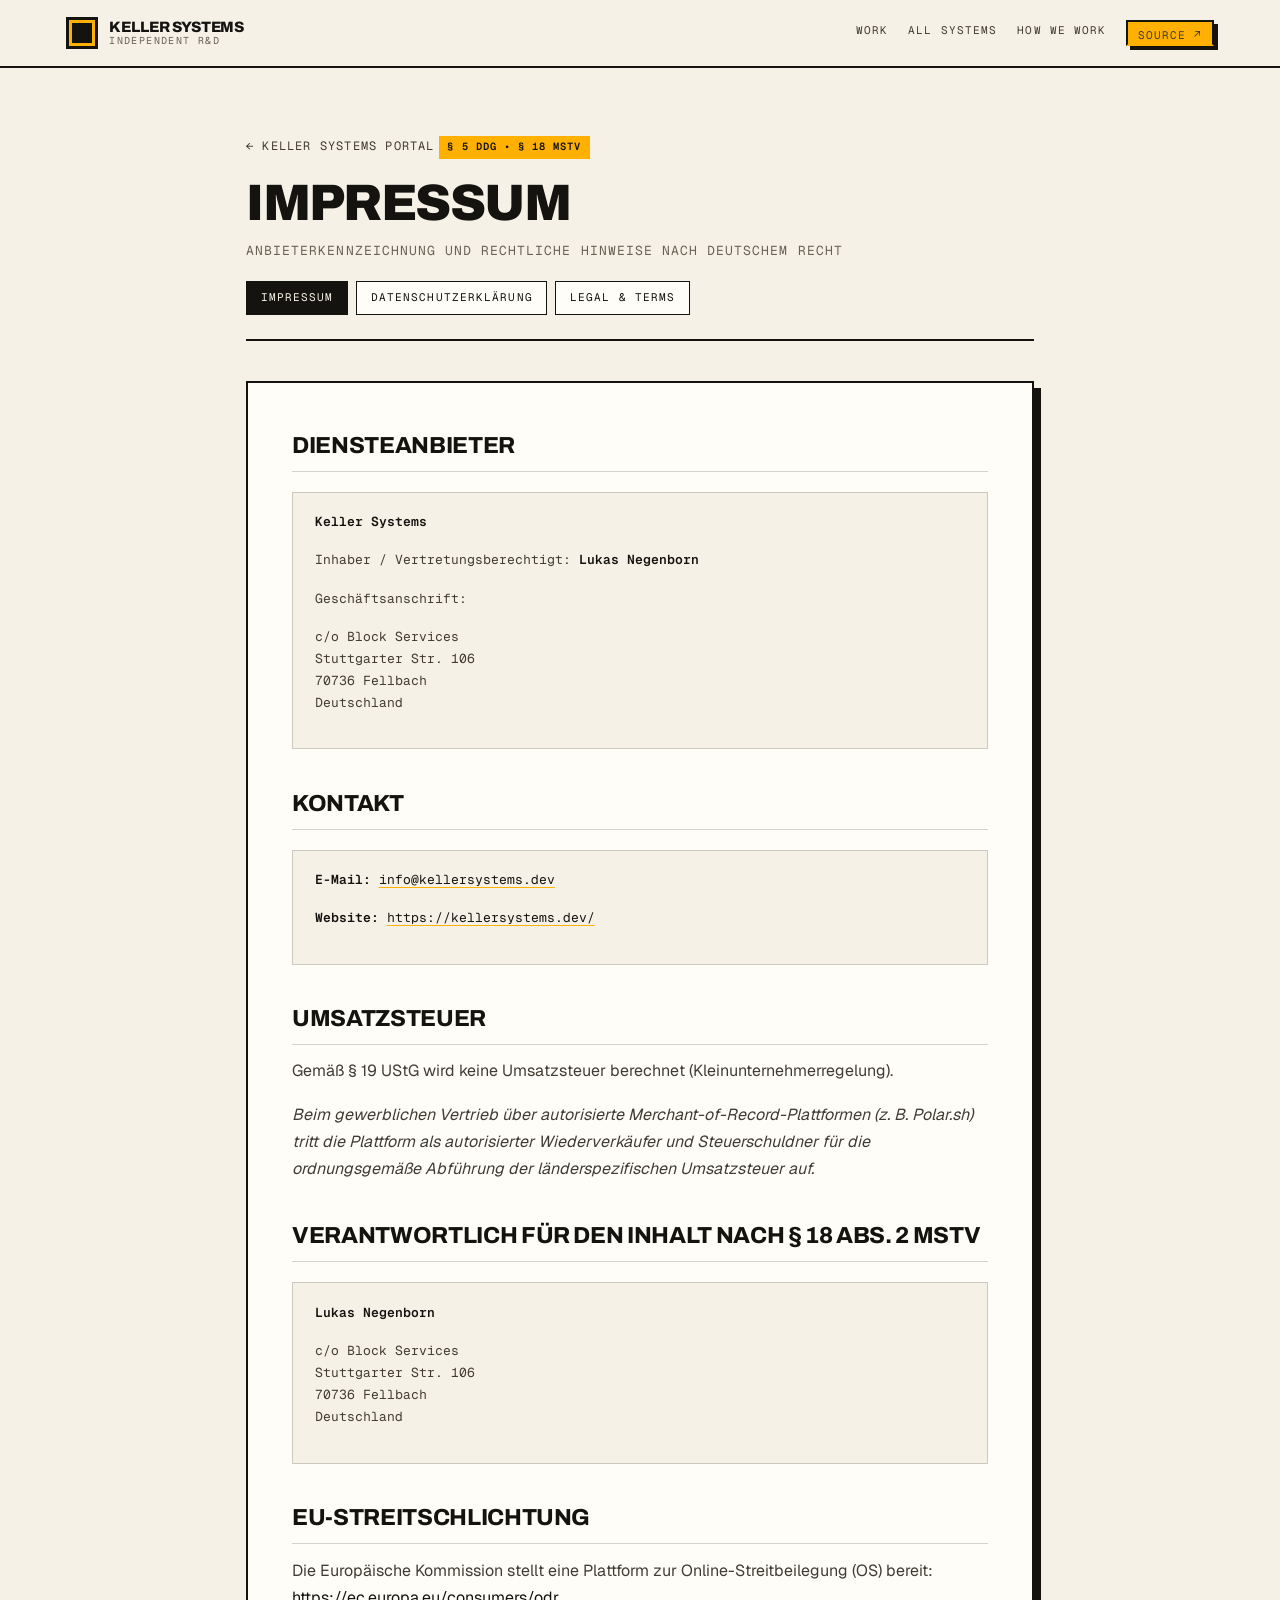
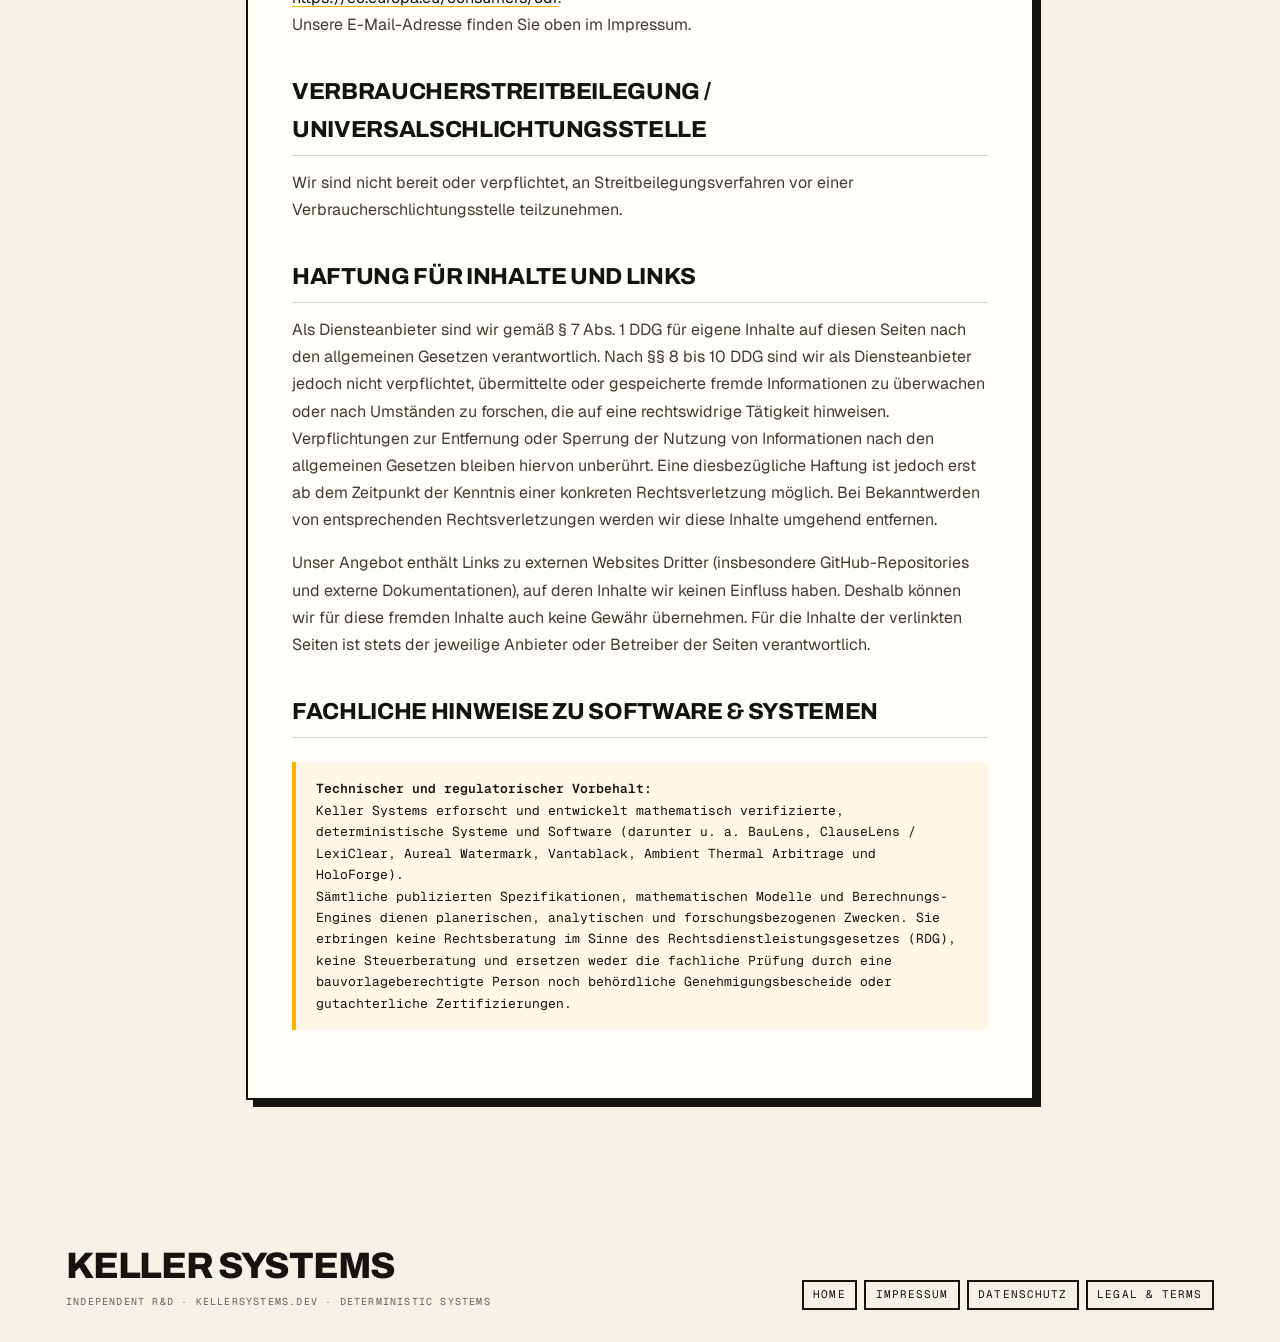
==== commit 94eb189f: "fix(legal): remove Aureal Watermark from provider information" ====
--- a/impressum/index.html
+++ b/impressum/index.html
@@ -49,7 +49,6 @@
       <h2>Diensteanbieter</h2>
       <div class="legal-data">
         <p><strong>Keller Systems</strong></p>
-        <p>Aureal Watermark Software Development</p>
         <p>Inhaber / Vertretungsberechtigt: <strong>Lukas Negenborn</strong></p>
         <p>Geschäftsanschrift:</p>
         <p>c/o Block Services<br>
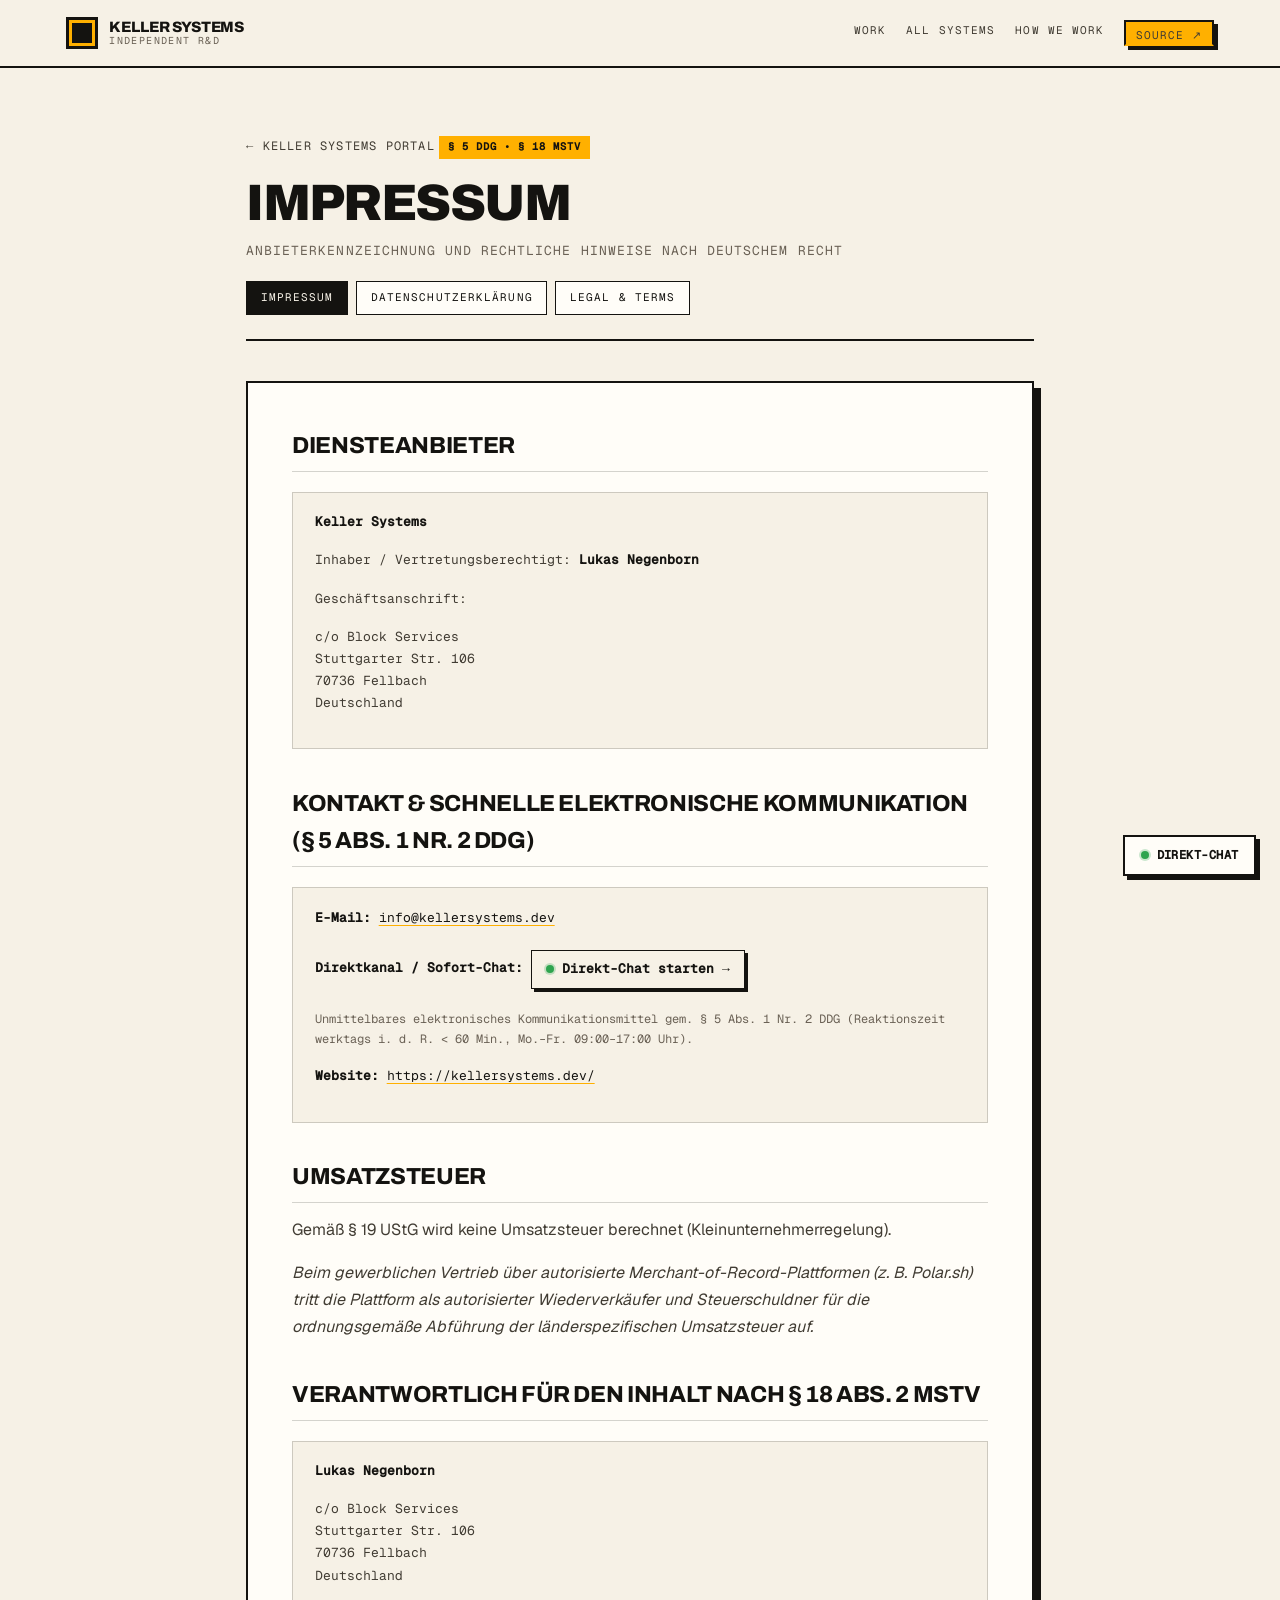
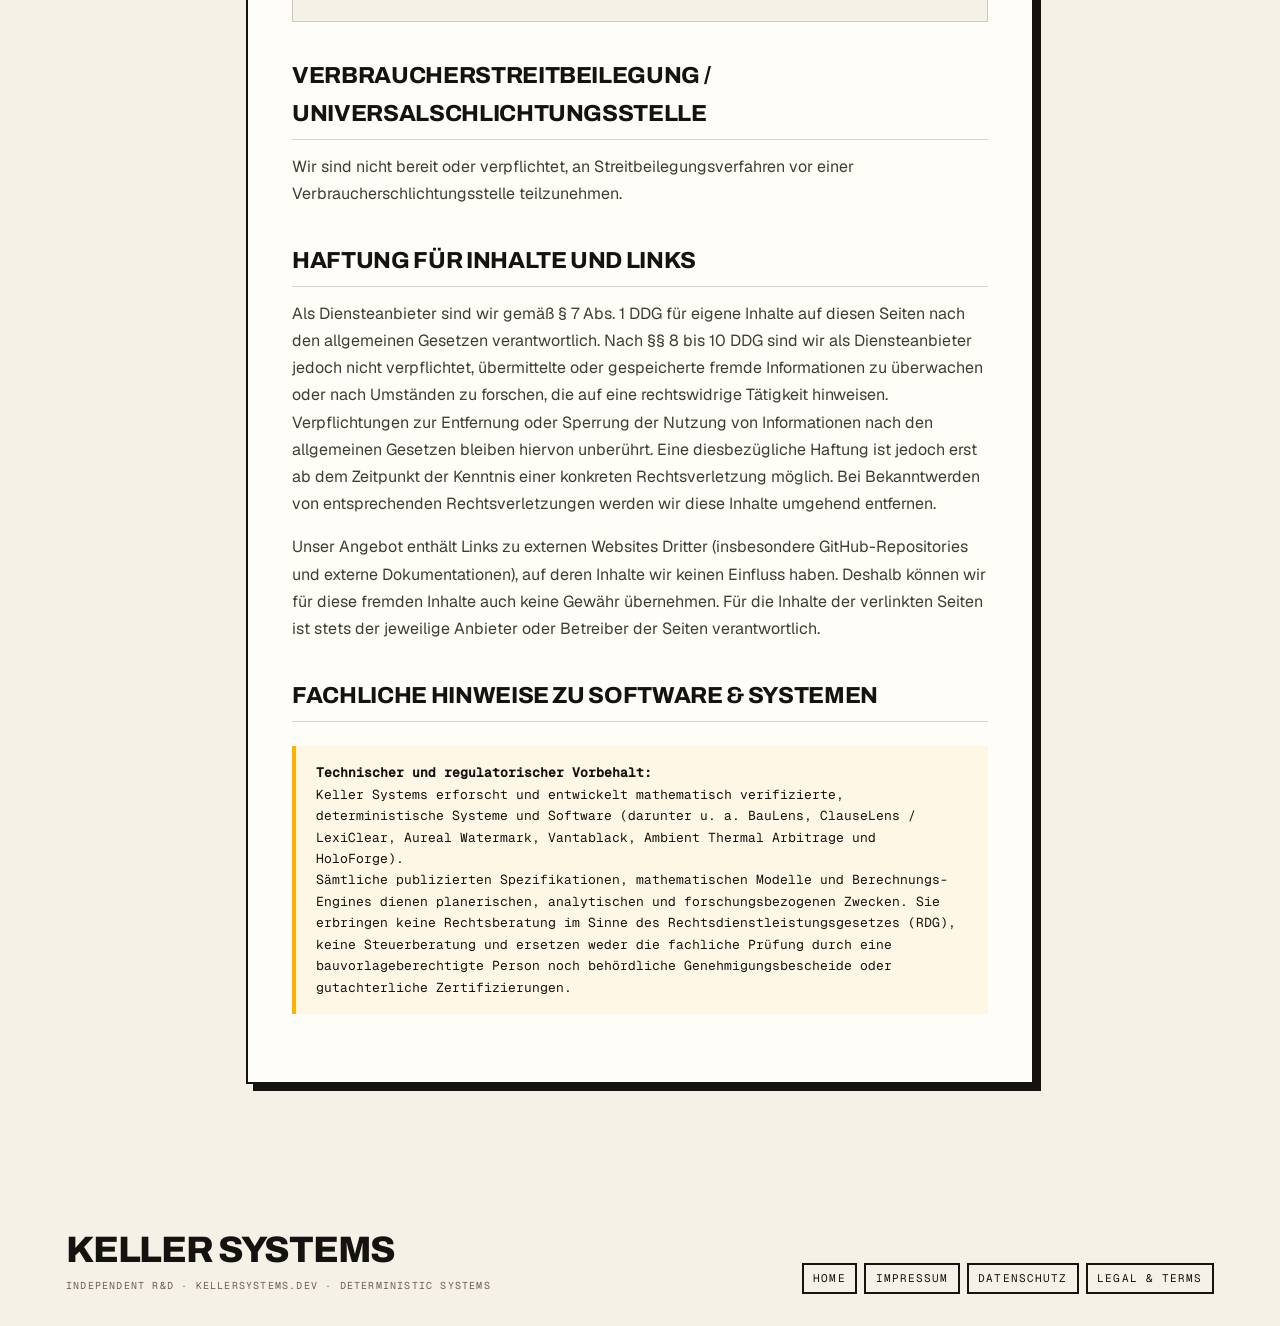
==== commit 039ecde3: "legal: fix compliance traps, self-host fonts, and add direct chat (§ 5 DDG, DSGVO)" ====
--- a/impressum/index.html
+++ b/impressum/index.html
@@ -7,9 +7,7 @@
 <link rel="icon" href="/assets/icon.svg" type="image/svg+xml">
 <meta name="theme-color" content="#f6f1e6">
 <meta name="description" content="Impressum und Anbieterkennzeichnung nach § 5 DDG und § 18 Abs. 2 MStV für Keller Systems.">
-<link rel="preconnect" href="https://fonts.googleapis.com">
-<link rel="preconnect" href="https://fonts.gstatic.com" crossorigin>
-<link href="https://fonts.googleapis.com/css2?family=Archivo:wdth,wght@100..125,500..900&family=Geist:wght@400;500;600&family=Geist+Mono:wght@400;500&display=swap" rel="stylesheet">
+<link rel="stylesheet" href="/assets/fonts/fonts.css">
 <link rel="stylesheet" href="/style.css?v=8.1">
 </head>
 <body class="legal-layout">
@@ -57,9 +55,11 @@
         Deutschland</p>
       </div>
 
-      <h2>Kontakt</h2>
+      <h2>Kontakt &amp; Schnelle elektronische Kommunikation (&sect; 5 Abs. 1 Nr. 2 DDG)</h2>
       <div class="legal-data">
         <p><strong>E-Mail:</strong> <a href="mailto:info@kellersystems.dev">info@kellersystems.dev</a></p>
+        <p><strong>Direktkanal / Sofort-Chat:</strong> <button type="button" class="legal-chat-btn" id="openChatBtn"><span class="chat-status-dot" aria-hidden="true"></span> Direkt-Chat starten &rarr;</button></p>
+        <p style="margin-top:0.35rem; font-size:0.75rem; color:var(--muted);">Unmittelbares elektronisches Kommunikationsmittel gem. &sect;&nbsp;5 Abs.&nbsp;1 Nr.&nbsp;2 DDG (Reaktionszeit werktags i.&nbsp;d.&nbsp;R. &lt;&nbsp;60 Min., Mo.&ndash;Fr. 09:00&ndash;17:00 Uhr).</p>
         <p><strong>Website:</strong> <a href="https://kellersystems.dev/">https://kellersystems.dev/</a></p>
       </div>
 
@@ -79,13 +79,6 @@
         70736 Fellbach<br>
         Deutschland</p>
       </div>
-
-      <h2>EU-Streitschlichtung</h2>
-      <p>
-        Die Europäische Kommission stellt eine Plattform zur Online-Streitbeilegung (OS) bereit: 
-        <a href="https://ec.europa.eu/consumers/odr" target="_blank" rel="noopener noreferrer">https://ec.europa.eu/consumers/odr</a>.<br>
-        Unsere E-Mail-Adresse finden Sie oben im Impressum.
-      </p>
 
       <h2>Verbraucherstreitbeilegung / Universalschlichtungsstelle</h2>
       <p>
@@ -126,5 +119,6 @@
   </div>
 </footer>
 
+<script src="/assets/chat.js" defer></script>
 </body>
 </html>
--- a/assets/fonts/fonts.css
+++ b/assets/fonts/fonts.css
@@ -0,0 +1,274 @@
+/* Self-hosted fonts: Archivo, Geist, Geist Mono */
+/* vietnamese */
+@font-face {
+  font-family: 'Archivo';
+  font-style: normal;
+  font-weight: 500 900;
+  font-stretch: 100% 125%;
+  font-display: swap;
+  src: url(./k3kQo8UDI-1M0wlSfdboLnnA.woff2) format('woff2');
+  unicode-range: U+0102-0103, U+0110-0111, U+0128-0129, U+0168-0169, U+01A0-01A1, U+01AF-01B0, U+0300-0301, U+0303-0304, U+0308-0309, U+0323, U+0329, U+1EA0-1EF9, U+20AB;
+}
+/* latin-ext */
+@font-face {
+  font-family: 'Archivo';
+  font-style: normal;
+  font-weight: 500 900;
+  font-stretch: 100% 125%;
+  font-display: swap;
+  src: url(./k3kQo8UDI-1M0wlSfdfoLnnA.woff2) format('woff2');
+  unicode-range: U+0100-02BA, U+02BD-02C5, U+02C7-02CC, U+02CE-02D7, U+02DD-02FF, U+0304, U+0308, U+0329, U+1D00-1DBF, U+1E00-1E9F, U+1EF2-1EFF, U+2020, U+20A0-20AB, U+20AD-20C4, U+2113, U+2C60-2C7F, U+A720-A7FF;
+}
+/* latin */
+@font-face {
+  font-family: 'Archivo';
+  font-style: normal;
+  font-weight: 500 900;
+  font-stretch: 100% 125%;
+  font-display: swap;
+  src: url(./k3kQo8UDI-1M0wlSfdnoLg.woff2) format('woff2');
+  unicode-range: U+0000-00FF, U+0131, U+0152-0153, U+02BB-02BC, U+02C6, U+02DA, U+02DC, U+0304, U+0308, U+0329, U+2000-206F, U+20AC, U+2122, U+2191, U+2193, U+2212, U+2215, U+FEFF, U+FFFD;
+}
+/* cyrillic-ext */
+@font-face {
+  font-family: 'Geist';
+  font-style: normal;
+  font-weight: 400;
+  font-display: swap;
+  src: url(./gyByhwUxId8gMEwRGFWfOw.woff2) format('woff2');
+  unicode-range: U+0460-052F, U+1C80-1C8A, U+20B4, U+2DE0-2DFF, U+A640-A69F, U+FE2E-FE2F;
+}
+/* cyrillic */
+@font-face {
+  font-family: 'Geist';
+  font-style: normal;
+  font-weight: 400;
+  font-display: swap;
+  src: url(./gyByhwUxId8gMEwYGFWfOw.woff2) format('woff2');
+  unicode-range: U+0301, U+0400-045F, U+0490-0491, U+04B0-04B1, U+2116;
+}
+/* vietnamese */
+@font-face {
+  font-family: 'Geist';
+  font-style: normal;
+  font-weight: 400;
+  font-display: swap;
+  src: url(./gyByhwUxId8gMEwTGFWfOw.woff2) format('woff2');
+  unicode-range: U+0102-0103, U+0110-0111, U+0128-0129, U+0168-0169, U+01A0-01A1, U+01AF-01B0, U+0300-0301, U+0303-0304, U+0308-0309, U+0323, U+0329, U+1EA0-1EF9, U+20AB;
+}
+/* latin-ext */
+@font-face {
+  font-family: 'Geist';
+  font-style: normal;
+  font-weight: 400;
+  font-display: swap;
+  src: url(./gyByhwUxId8gMEwSGFWfOw.woff2) format('woff2');
+  unicode-range: U+0100-02BA, U+02BD-02C5, U+02C7-02CC, U+02CE-02D7, U+02DD-02FF, U+0304, U+0308, U+0329, U+1D00-1DBF, U+1E00-1E9F, U+1EF2-1EFF, U+2020, U+20A0-20AB, U+20AD-20C4, U+2113, U+2C60-2C7F, U+A720-A7FF;
+}
+/* latin */
+@font-face {
+  font-family: 'Geist';
+  font-style: normal;
+  font-weight: 400;
+  font-display: swap;
+  src: url(./gyByhwUxId8gMEwcGFU.woff2) format('woff2');
+  unicode-range: U+0000-00FF, U+0131, U+0152-0153, U+02BB-02BC, U+02C6, U+02DA, U+02DC, U+0304, U+0308, U+0329, U+2000-206F, U+20AC, U+2122, U+2191, U+2193, U+2212, U+2215, U+FEFF, U+FFFD;
+}
+/* cyrillic-ext */
+@font-face {
+  font-family: 'Geist';
+  font-style: normal;
+  font-weight: 500;
+  font-display: swap;
+  src: url(./gyByhwUxId8gMEwRGFWfOw.woff2) format('woff2');
+  unicode-range: U+0460-052F, U+1C80-1C8A, U+20B4, U+2DE0-2DFF, U+A640-A69F, U+FE2E-FE2F;
+}
+/* cyrillic */
+@font-face {
+  font-family: 'Geist';
+  font-style: normal;
+  font-weight: 500;
+  font-display: swap;
+  src: url(./gyByhwUxId8gMEwYGFWfOw.woff2) format('woff2');
+  unicode-range: U+0301, U+0400-045F, U+0490-0491, U+04B0-04B1, U+2116;
+}
+/* vietnamese */
+@font-face {
+  font-family: 'Geist';
+  font-style: normal;
+  font-weight: 500;
+  font-display: swap;
+  src: url(./gyByhwUxId8gMEwTGFWfOw.woff2) format('woff2');
+  unicode-range: U+0102-0103, U+0110-0111, U+0128-0129, U+0168-0169, U+01A0-01A1, U+01AF-01B0, U+0300-0301, U+0303-0304, U+0308-0309, U+0323, U+0329, U+1EA0-1EF9, U+20AB;
+}
+/* latin-ext */
+@font-face {
+  font-family: 'Geist';
+  font-style: normal;
+  font-weight: 500;
+  font-display: swap;
+  src: url(./gyByhwUxId8gMEwSGFWfOw.woff2) format('woff2');
+  unicode-range: U+0100-02BA, U+02BD-02C5, U+02C7-02CC, U+02CE-02D7, U+02DD-02FF, U+0304, U+0308, U+0329, U+1D00-1DBF, U+1E00-1E9F, U+1EF2-1EFF, U+2020, U+20A0-20AB, U+20AD-20C4, U+2113, U+2C60-2C7F, U+A720-A7FF;
+}
+/* latin */
+@font-face {
+  font-family: 'Geist';
+  font-style: normal;
+  font-weight: 500;
+  font-display: swap;
+  src: url(./gyByhwUxId8gMEwcGFU.woff2) format('woff2');
+  unicode-range: U+0000-00FF, U+0131, U+0152-0153, U+02BB-02BC, U+02C6, U+02DA, U+02DC, U+0304, U+0308, U+0329, U+2000-206F, U+20AC, U+2122, U+2191, U+2193, U+2212, U+2215, U+FEFF, U+FFFD;
+}
+/* cyrillic-ext */
+@font-face {
+  font-family: 'Geist';
+  font-style: normal;
+  font-weight: 600;
+  font-display: swap;
+  src: url(./gyByhwUxId8gMEwRGFWfOw.woff2) format('woff2');
+  unicode-range: U+0460-052F, U+1C80-1C8A, U+20B4, U+2DE0-2DFF, U+A640-A69F, U+FE2E-FE2F;
+}
+/* cyrillic */
+@font-face {
+  font-family: 'Geist';
+  font-style: normal;
+  font-weight: 600;
+  font-display: swap;
+  src: url(./gyByhwUxId8gMEwYGFWfOw.woff2) format('woff2');
+  unicode-range: U+0301, U+0400-045F, U+0490-0491, U+04B0-04B1, U+2116;
+}
+/* vietnamese */
+@font-face {
+  font-family: 'Geist';
+  font-style: normal;
+  font-weight: 600;
+  font-display: swap;
+  src: url(./gyByhwUxId8gMEwTGFWfOw.woff2) format('woff2');
+  unicode-range: U+0102-0103, U+0110-0111, U+0128-0129, U+0168-0169, U+01A0-01A1, U+01AF-01B0, U+0300-0301, U+0303-0304, U+0308-0309, U+0323, U+0329, U+1EA0-1EF9, U+20AB;
+}
+/* latin-ext */
+@font-face {
+  font-family: 'Geist';
+  font-style: normal;
+  font-weight: 600;
+  font-display: swap;
+  src: url(./gyByhwUxId8gMEwSGFWfOw.woff2) format('woff2');
+  unicode-range: U+0100-02BA, U+02BD-02C5, U+02C7-02CC, U+02CE-02D7, U+02DD-02FF, U+0304, U+0308, U+0329, U+1D00-1DBF, U+1E00-1E9F, U+1EF2-1EFF, U+2020, U+20A0-20AB, U+20AD-20C4, U+2113, U+2C60-2C7F, U+A720-A7FF;
+}
+/* latin */
+@font-face {
+  font-family: 'Geist';
+  font-style: normal;
+  font-weight: 600;
+  font-display: swap;
+  src: url(./gyByhwUxId8gMEwcGFU.woff2) format('woff2');
+  unicode-range: U+0000-00FF, U+0131, U+0152-0153, U+02BB-02BC, U+02C6, U+02DA, U+02DC, U+0304, U+0308, U+0329, U+2000-206F, U+20AC, U+2122, U+2191, U+2193, U+2212, U+2215, U+FEFF, U+FFFD;
+}
+/* cyrillic-ext */
+@font-face {
+  font-family: 'Geist Mono';
+  font-style: normal;
+  font-weight: 400;
+  font-display: swap;
+  src: url(./or3nQ6H-1_WfwkMZI_qYFrodmgPn.woff2) format('woff2');
+  unicode-range: U+0460-052F, U+1C80-1C8A, U+20B4, U+2DE0-2DFF, U+A640-A69F, U+FE2E-FE2F;
+}
+/* cyrillic */
+@font-face {
+  font-family: 'Geist Mono';
+  font-style: normal;
+  font-weight: 400;
+  font-display: swap;
+  src: url(./or3nQ6H-1_WfwkMZI_qYFrMdmgPn.woff2) format('woff2');
+  unicode-range: U+0301, U+0400-045F, U+0490-0491, U+04B0-04B1, U+2116;
+}
+/* symbols2 */
+@font-face {
+  font-family: 'Geist Mono';
+  font-style: normal;
+  font-weight: 400;
+  font-display: swap;
+  src: url(./or3nQ6H-1_WfwkMZI_qYFg08vz7ehw.woff2) format('woff2');
+  unicode-range: U+2000-2001, U+2004-2008, U+200A, U+23B8-23BD, U+2500-259F;
+}
+/* vietnamese */
+@font-face {
+  font-family: 'Geist Mono';
+  font-style: normal;
+  font-weight: 400;
+  font-display: swap;
+  src: url(./or3nQ6H-1_WfwkMZI_qYFrgdmgPn.woff2) format('woff2');
+  unicode-range: U+0102-0103, U+0110-0111, U+0128-0129, U+0168-0169, U+01A0-01A1, U+01AF-01B0, U+0300-0301, U+0303-0304, U+0308-0309, U+0323, U+0329, U+1EA0-1EF9, U+20AB;
+}
+/* latin-ext */
+@font-face {
+  font-family: 'Geist Mono';
+  font-style: normal;
+  font-weight: 400;
+  font-display: swap;
+  src: url(./or3nQ6H-1_WfwkMZI_qYFrkdmgPn.woff2) format('woff2');
+  unicode-range: U+0100-02BA, U+02BD-02C5, U+02C7-02CC, U+02CE-02D7, U+02DD-02FF, U+0304, U+0308, U+0329, U+1D00-1DBF, U+1E00-1E9F, U+1EF2-1EFF, U+2020, U+20A0-20AB, U+20AD-20C4, U+2113, U+2C60-2C7F, U+A720-A7FF;
+}
+/* latin */
+@font-face {
+  font-family: 'Geist Mono';
+  font-style: normal;
+  font-weight: 400;
+  font-display: swap;
+  src: url(./or3nQ6H-1_WfwkMZI_qYFrcdmg.woff2) format('woff2');
+  unicode-range: U+0000-00FF, U+0131, U+0152-0153, U+02BB-02BC, U+02C6, U+02DA, U+02DC, U+0304, U+0308, U+0329, U+2000-206F, U+20AC, U+2122, U+2191, U+2193, U+2212, U+2215, U+FEFF, U+FFFD;
+}
+/* cyrillic-ext */
+@font-face {
+  font-family: 'Geist Mono';
+  font-style: normal;
+  font-weight: 500;
+  font-display: swap;
+  src: url(./or3nQ6H-1_WfwkMZI_qYFrodmgPn.woff2) format('woff2');
+  unicode-range: U+0460-052F, U+1C80-1C8A, U+20B4, U+2DE0-2DFF, U+A640-A69F, U+FE2E-FE2F;
+}
+/* cyrillic */
+@font-face {
+  font-family: 'Geist Mono';
+  font-style: normal;
+  font-weight: 500;
+  font-display: swap;
+  src: url(./or3nQ6H-1_WfwkMZI_qYFrMdmgPn.woff2) format('woff2');
+  unicode-range: U+0301, U+0400-045F, U+0490-0491, U+04B0-04B1, U+2116;
+}
+/* symbols2 */
+@font-face {
+  font-family: 'Geist Mono';
+  font-style: normal;
+  font-weight: 500;
+  font-display: swap;
+  src: url(./or3nQ6H-1_WfwkMZI_qYFg08vz7ehw.woff2) format('woff2');
+  unicode-range: U+2000-2001, U+2004-2008, U+200A, U+23B8-23BD, U+2500-259F;
+}
+/* vietnamese */
+@font-face {
+  font-family: 'Geist Mono';
+  font-style: normal;
+  font-weight: 500;
+  font-display: swap;
+  src: url(./or3nQ6H-1_WfwkMZI_qYFrgdmgPn.woff2) format('woff2');
+  unicode-range: U+0102-0103, U+0110-0111, U+0128-0129, U+0168-0169, U+01A0-01A1, U+01AF-01B0, U+0300-0301, U+0303-0304, U+0308-0309, U+0323, U+0329, U+1EA0-1EF9, U+20AB;
+}
+/* latin-ext */
+@font-face {
+  font-family: 'Geist Mono';
+  font-style: normal;
+  font-weight: 500;
+  font-display: swap;
+  src: url(./or3nQ6H-1_WfwkMZI_qYFrkdmgPn.woff2) format('woff2');
+  unicode-range: U+0100-02BA, U+02BD-02C5, U+02C7-02CC, U+02CE-02D7, U+02DD-02FF, U+0304, U+0308, U+0329, U+1D00-1DBF, U+1E00-1E9F, U+1EF2-1EFF, U+2020, U+20A0-20AB, U+20AD-20C4, U+2113, U+2C60-2C7F, U+A720-A7FF;
+}
+/* latin */
+@font-face {
+  font-family: 'Geist Mono';
+  font-style: normal;
+  font-weight: 500;
+  font-display: swap;
+  src: url(./or3nQ6H-1_WfwkMZI_qYFrcdmg.woff2) format('woff2');
+  unicode-range: U+0000-00FF, U+0131, U+0152-0153, U+02BB-02BC, U+02C6, U+02DA, U+02DC, U+0304, U+0308, U+0329, U+2000-206F, U+20AC, U+2122, U+2191, U+2193, U+2212, U+2215, U+FEFF, U+FFFD;
+}
--- a/style.css
+++ b/style.css
@@ -1,3 +1,5 @@
+@import url('/assets/fonts/fonts.css');
+
 /* ==========================================================================
    KELLER SYSTEMS — SCROLL STORY
    Playbook: design-atlas `product-launch`. The rules taken from it:
@@ -284,6 +286,7 @@
   display: flex; flex-direction: column; gap: 0.5rem; text-decoration: none;
   border-right: 2px solid var(--ink);
   border-bottom: 2px solid var(--ink);
+  position: relative;
   transition: background-color 0.16s, color 0.16s;
 }
 .tile:hover { background: var(--ink); color: var(--onink); }
@@ -803,3 +806,621 @@
   font-size: 0.8125rem;
   line-height: 1.65;
 }
+
+
+/* --- About section ------------------------------------------------------ */
+html { scroll-padding-top: var(--header); }
+#work, #shelf, #principles, #about, .about-sec { scroll-margin-top: var(--header); }
+
+.about-sec {
+  background: var(--paper);
+  padding-block: clamp(88px, 10vw, 148px);
+  border-bottom: 2px solid var(--ink);
+}
+.about-sec .shelfhead .tag { margin-bottom: 0.75rem; }
+.about-grid {
+  display: grid;
+  gap: clamp(32px, 5vw, 68px);
+  align-items: start;
+  margin-top: clamp(28px, 3.6vw, 44px);
+}
+@media (min-width: 900px) {
+  .about-grid { grid-template-columns: minmax(0, 1.2fr) minmax(340px, 0.85fr); }
+}
+.about-prose p {
+  font-size: clamp(1.02rem, 1.15vw, 1.125rem);
+  line-height: 1.72;
+  color: var(--ink-2);
+  margin-bottom: 1.25rem;
+  max-width: 60ch;
+}
+.about-prose p:last-child { margin-bottom: 0; }
+.about-prose strong, .about-prose em { color: var(--ink); }
+.about-dossier {
+  background: var(--plate);
+  border: 2px solid var(--ink);
+  box-shadow: var(--shadow);
+  padding: 1.4rem 1.6rem;
+}
+.about-dossier h3 {
+  font-family: var(--font-mono);
+  font-size: 0.6875rem;
+  letter-spacing: 0.14em;
+  text-transform: uppercase;
+  color: var(--ink);
+  margin-bottom: 0.75rem;
+  padding-bottom: 0.6rem;
+  border-bottom: 2px solid var(--ink);
+  display: flex;
+  align-items: center;
+  justify-content: space-between;
+}
+.about-dossier h3::after {
+  content: "";
+  display: inline-block;
+  width: 8px;
+  height: 8px;
+  background: var(--signal);
+}
+.about-dossier .fr {
+  padding: 0.48rem 0;
+}
+
+/* --- Sprint Focus & Green Pulsing Dot (TerraFlux) ----------------------- */
+.shelf-focus-callout {
+  background: #f7faf5;
+  border: 1.5px solid #2ea44f;
+  border-left: 5px solid #2ea44f;
+  padding: 1.15rem 1.4rem;
+  margin-bottom: 2.25rem;
+  display: flex;
+  flex-direction: column;
+  gap: 0.6rem;
+}
+@media (min-width: 820px) {
+  .shelf-focus-callout {
+    flex-direction: row;
+    align-items: center;
+    justify-content: space-between;
+    gap: 1.5rem;
+  }
+}
+.focus-pill {
+  display: inline-flex;
+  align-items: center;
+  gap: 0.55rem;
+  font-family: var(--font-mono);
+  font-size: 0.6875rem;
+  font-weight: 700;
+  letter-spacing: 0.1em;
+  text-transform: uppercase;
+  color: #1a7f37;
+  white-space: nowrap;
+}
+.focus-callout-desc {
+  font-size: 0.9rem;
+  line-height: 1.55;
+  color: var(--ink-2);
+  margin: 0;
+}
+.focus-link {
+  color: #1a7f37;
+  font-weight: 600;
+  text-decoration: underline;
+  text-underline-offset: 3px;
+}
+.focus-link:hover {
+  background: #2ea44f;
+  color: #fff;
+  text-decoration: none;
+}
+
+/* Green pulsing dot */
+.pulse-dot-green {
+  display: inline-block;
+  width: 9px;
+  height: 9px;
+  border-radius: 50%;
+  background: #2ea44f;
+  box-shadow: 0 0 0 0 rgba(46, 164, 79, 0.7);
+  animation: ks-pulse-green 1.8s infinite;
+  vertical-align: middle;
+  flex-shrink: 0;
+}
+@keyframes ks-pulse-green {
+  0% {
+    transform: scale(0.95);
+    box-shadow: 0 0 0 0 rgba(46, 164, 79, 0.7);
+  }
+  70% {
+    transform: scale(1);
+    box-shadow: 0 0 0 6px rgba(46, 164, 79, 0);
+  }
+  100% {
+    transform: scale(0.95);
+    box-shadow: 0 0 0 0 rgba(46, 164, 79, 0);
+  }
+}
+
+/* TerraFlux active tile styling */
+.tile.tile-focus {
+  position: relative;
+  border-color: #2ea44f;
+  background: #fbfdf9;
+  box-shadow: inset 0 0 0 1px #2ea44f;
+}
+.tile.tile-focus:hover {
+  background: var(--ink);
+  color: var(--onink);
+  border-color: #3fb950;
+  box-shadow: inset 0 0 0 1px #3fb950;
+}
+.tile-focus-badge {
+  position: absolute;
+  top: 10px;
+  right: 10px;
+  display: inline-flex;
+  align-items: center;
+  gap: 5px;
+  font-family: var(--font-mono);
+  font-size: 0.625rem;
+  letter-spacing: 0.08em;
+  text-transform: uppercase;
+  color: #1a7f37;
+  font-weight: 700;
+  background: rgba(46, 164, 79, 0.12);
+  border: 1px solid rgba(46, 164, 79, 0.35);
+  padding: 2px 7px;
+  border-radius: 2px;
+}
+.tile.tile-focus:hover .tile-focus-badge {
+  color: #3fb950;
+  background: rgba(46, 164, 79, 0.25);
+  border-color: rgba(46, 164, 79, 0.5);
+}
+
+/* --- Direct Engagement & Inquiries (.cta) ------------------------------- */
+#contact, .cta {
+  scroll-margin-top: var(--header);
+  background: var(--ink);
+  color: var(--onink);
+  position: relative;
+  padding-block: clamp(80px, 9vw, 130px);
+}
+.cta::before, .cta::after {
+  content: "";
+  position: absolute;
+  left: 0;
+  right: 0;
+  height: 9px;
+  background: var(--stripe);
+}
+.cta::before { top: 0; }
+.cta::after { bottom: 0; }
+
+.cta-wrap {
+  display: grid;
+  gap: clamp(32px, 5vw, 64px);
+  align-items: start;
+}
+@media (min-width: 900px) {
+  .cta-wrap {
+    grid-template-columns: minmax(0, 1.25fr) minmax(320px, 0.75fr);
+  }
+}
+
+.tag-onink {
+  color: var(--signal) !important;
+  font-family: var(--font-mono);
+  font-size: 0.6875rem;
+  letter-spacing: 0.14em;
+  text-transform: uppercase;
+  margin-bottom: 0.9rem;
+  display: inline-flex;
+  align-items: center;
+  gap: 0.55rem;
+}
+.tag-onink i {
+  display: inline-block;
+  width: 7px;
+  height: 7px;
+  background: var(--signal);
+}
+
+.cta h2 {
+  font-family: var(--font-display);
+  font-weight: 900;
+  text-transform: uppercase;
+  font-size: clamp(2.2rem, 5.2vw, 3.8rem);
+  line-height: 0.96;
+  letter-spacing: -0.038em;
+  color: var(--paper);
+  margin-bottom: 1.2rem;
+}
+
+.cta-p {
+  font-size: clamp(1rem, 1.15vw, 1.125rem);
+  line-height: 1.7;
+  color: rgba(246, 241, 230, 0.82);
+  max-width: 58ch;
+  margin-bottom: 2rem;
+}
+
+.cta-actions {
+  display: flex;
+  flex-wrap: wrap;
+  gap: 0.75rem;
+  align-items: center;
+}
+
+.btn-onink {
+  background: transparent;
+  color: var(--paper);
+  border: 1.5px solid rgba(246, 241, 230, 0.35);
+  font-family: var(--font-mono);
+  font-size: 0.75rem;
+  font-weight: 500;
+  letter-spacing: 0.08em;
+  text-transform: uppercase;
+  padding: 0.6rem 1.1rem;
+  text-decoration: none;
+  display: inline-flex;
+  align-items: center;
+  transition: all 0.15s ease;
+}
+.btn-onink:hover {
+  background: var(--signal);
+  color: var(--ink);
+  border-color: var(--signal);
+}
+
+.cta-dossier {
+  background: #1c1a16;
+  border: 2px solid rgba(246, 241, 230, 0.2);
+  box-shadow: 8px 8px 0 rgba(0, 0, 0, 0.45);
+  padding: 1.4rem 1.6rem;
+}
+.cta-dossier-head {
+  display: flex;
+  justify-content: space-between;
+  align-items: center;
+  margin-bottom: 0.85rem;
+  padding-bottom: 0.6rem;
+  border-bottom: 2px solid rgba(246, 241, 230, 0.2);
+}
+.cta-dossier-title {
+  font-family: var(--font-mono);
+  font-size: 0.6875rem;
+  letter-spacing: 0.14em;
+  text-transform: uppercase;
+  color: var(--paper);
+  font-weight: 700;
+}
+.cta-dossier-badge {
+  font-family: var(--font-mono);
+  font-size: 0.625rem;
+  letter-spacing: 0.08em;
+  text-transform: uppercase;
+  padding: 0.15rem 0.5rem;
+  background: var(--signal);
+  color: var(--ink);
+  font-weight: 700;
+}
+.cta-row {
+  display: flex;
+  justify-content: space-between;
+  gap: 0.7rem;
+  padding: 0.55rem 0;
+  border-bottom: 1px solid rgba(246, 241, 230, 0.1);
+  font-family: var(--font-mono);
+  font-size: 0.72rem;
+  color: var(--paper);
+}
+.cta-row:last-child {
+  border-bottom: 0;
+}
+.cta-row span:first-child {
+  color: rgba(246, 241, 230, 0.55);
+  letter-spacing: 0.08em;
+  text-transform: uppercase;
+  font-size: 0.625rem;
+}
+.cta-row span:last-child {
+  text-align: right;
+  color: rgba(246, 241, 230, 0.92);
+}
+
+/* ==========================================================================
+   DIRECT CHAT & RAPID CONTACT MODAL (§ 5 Abs. 1 Nr. 2 DDG)
+   ========================================================================== */
+
+.chat-status-dot {
+  display: inline-block;
+  width: 8px;
+  height: 8px;
+  border-radius: 50%;
+  background: #2ea44f;
+  box-shadow: 0 0 0 2px rgba(46, 164, 79, 0.25);
+  animation: chatPulse 2s infinite ease-in-out;
+  flex-shrink: 0;
+}
+
+@keyframes chatPulse {
+  0% { transform: scale(0.95); opacity: 0.8; }
+  50% { transform: scale(1.15); opacity: 1; }
+  100% { transform: scale(0.95); opacity: 0.8; }
+}
+
+.legal-chat-btn {
+  display: inline-flex;
+  align-items: center;
+  gap: 8px;
+  padding: 0.45rem 0.9rem;
+  background: var(--paper);
+  color: var(--ink);
+  border: 1.5px solid var(--ink);
+  font-family: var(--font-mono);
+  font-size: 0.8125rem;
+  font-weight: 600;
+  text-decoration: none;
+  cursor: pointer;
+  box-shadow: 3px 3px 0 var(--ink);
+  transition: transform 0.12s ease, box-shadow 0.12s ease, background-color 0.12s ease;
+  vertical-align: middle;
+  margin-top: 0.35rem;
+  margin-bottom: 0.25rem;
+}
+.legal-chat-btn:hover {
+  background: var(--signal);
+  transform: translate(-1px, -1px);
+  box-shadow: 4px 4px 0 var(--ink);
+}
+.legal-chat-btn:active {
+  transform: translate(1px, 1px);
+  box-shadow: 2px 2px 0 var(--ink);
+}
+
+.keller-chat-floating-btn {
+  position: fixed;
+  bottom: 24px;
+  right: 24px;
+  background: var(--plate);
+  color: var(--ink);
+  border: 2px solid var(--ink);
+  box-shadow: 4px 4px 0 var(--ink);
+  padding: 0.55rem 0.95rem;
+  font-family: var(--font-mono);
+  font-size: 0.75rem;
+  font-weight: 700;
+  letter-spacing: 0.04em;
+  text-transform: uppercase;
+  display: flex;
+  align-items: center;
+  gap: 8px;
+  cursor: pointer;
+  z-index: 99990;
+  transition: transform 0.12s ease, box-shadow 0.12s ease, background-color 0.12s ease;
+}
+.keller-chat-floating-btn:hover {
+  background: var(--signal);
+  transform: translate(-2px, -2px);
+  box-shadow: 6px 6px 0 var(--ink);
+}
+
+.keller-chat-backdrop {
+  position: fixed;
+  inset: 0;
+  background: rgba(20, 19, 16, 0.65);
+  backdrop-filter: blur(2px);
+  z-index: 99998;
+  opacity: 0;
+  pointer-events: none;
+  transition: opacity 0.2s ease;
+}
+.keller-chat-backdrop.is-open {
+  opacity: 1;
+  pointer-events: auto;
+}
+
+.keller-chat-dialog {
+  position: fixed;
+  bottom: 24px;
+  right: 24px;
+  width: min(440px, calc(100vw - 32px));
+  max-height: min(640px, calc(100vh - 48px));
+  background: var(--plate);
+  border: 2px solid var(--ink);
+  box-shadow: 8px 8px 0 var(--ink);
+  z-index: 99999;
+  display: flex;
+  flex-direction: column;
+  transform: translateY(20px) scale(0.96);
+  opacity: 0;
+  pointer-events: none;
+  transition: transform 0.22s var(--ease), opacity 0.2s ease;
+  font-family: var(--font-sans);
+  color: var(--ink);
+}
+.keller-chat-dialog.is-open {
+  transform: translateY(0) scale(1);
+  opacity: 1;
+  pointer-events: auto;
+}
+
+.keller-chat-head {
+  display: flex;
+  align-items: center;
+  justify-content: space-between;
+  padding: 0.85rem 1rem;
+  background: var(--ink);
+  color: var(--paper);
+  border-bottom: 2px solid var(--ink);
+}
+.keller-chat-title-group {
+  display: flex;
+  align-items: center;
+  gap: 10px;
+}
+.keller-chat-title {
+  font-family: var(--font-display);
+  font-size: 0.9375rem;
+  font-weight: 800;
+  letter-spacing: -0.01em;
+  text-transform: uppercase;
+  margin: 0;
+  color: var(--paper);
+}
+.keller-chat-subtitle {
+  font-family: var(--font-mono);
+  font-size: 0.65rem;
+  letter-spacing: 0.08em;
+  color: rgba(246, 241, 230, 0.7);
+  display: block;
+}
+.keller-chat-close {
+  background: transparent;
+  border: 1px solid rgba(246, 241, 230, 0.3);
+  color: var(--paper);
+  width: 28px;
+  height: 28px;
+  display: flex;
+  align-items: center;
+  justify-content: center;
+  cursor: pointer;
+  font-size: 1.15rem;
+  line-height: 1;
+  transition: background-color 0.15s, border-color 0.15s;
+}
+.keller-chat-close:hover {
+  background: var(--signal);
+  color: var(--ink);
+  border-color: var(--signal);
+}
+
+.keller-chat-body {
+  padding: 1rem;
+  overflow-y: auto;
+  display: flex;
+  flex-direction: column;
+  gap: 0.85rem;
+  flex-grow: 1;
+  background: var(--plate);
+}
+
+.keller-chat-badge {
+  display: inline-flex;
+  align-items: center;
+  gap: 6px;
+  font-family: var(--font-mono);
+  font-size: 0.6875rem;
+  color: var(--muted);
+  background: var(--paper);
+  border: 1px solid var(--hair);
+  padding: 0.3rem 0.6rem;
+  align-self: center;
+  text-align: center;
+}
+
+.keller-chat-bubble {
+  padding: 0.75rem 0.9rem;
+  font-size: 0.875rem;
+  line-height: 1.5;
+  border: 1.5px solid var(--ink);
+  max-width: 90%;
+}
+.keller-chat-bubble.is-agent {
+  background: var(--paper);
+  align-self: flex-start;
+  box-shadow: 3px 3px 0 var(--hair);
+}
+.keller-chat-bubble.is-user {
+  background: #fffae8;
+  align-self: flex-end;
+  border-color: var(--signal-ink);
+  box-shadow: 3px 3px 0 var(--signal);
+}
+.keller-chat-bubble.is-system {
+  background: #eef7ee;
+  border-color: #2ea44f;
+  font-family: var(--font-mono);
+  font-size: 0.78rem;
+  align-self: stretch;
+  max-width: 100%;
+}
+
+.keller-chat-form {
+  padding: 0.85rem 1rem 1rem;
+  border-top: 1.5px solid var(--hair);
+  background: var(--paper);
+  display: flex;
+  flex-direction: column;
+  gap: 0.65rem;
+}
+.keller-chat-field {
+  display: flex;
+  flex-direction: column;
+  gap: 0.25rem;
+}
+.keller-chat-label {
+  font-family: var(--font-mono);
+  font-size: 0.6875rem;
+  text-transform: uppercase;
+  letter-spacing: 0.08em;
+  color: var(--ink-2);
+}
+.keller-chat-input,
+.keller-chat-textarea {
+  width: 100%;
+  padding: 0.5rem 0.65rem;
+  background: var(--plate);
+  border: 1.5px solid var(--ink);
+  font-family: inherit;
+  font-size: 0.875rem;
+  color: var(--ink);
+  outline: none;
+  box-sizing: border-box;
+}
+.keller-chat-input:focus,
+.keller-chat-textarea:focus {
+  border-color: var(--signal-ink);
+  box-shadow: 0 0 0 2px var(--signal);
+}
+.keller-chat-textarea {
+  resize: vertical;
+  min-height: 72px;
+}
+.keller-chat-actions {
+  display: flex;
+  gap: 0.5rem;
+  align-items: center;
+  justify-content: space-between;
+  margin-top: 0.25rem;
+}
+.keller-chat-send {
+  background: var(--ink);
+  color: var(--paper);
+  border: 1.5px solid var(--ink);
+  font-family: var(--font-mono);
+  font-size: 0.78rem;
+  font-weight: 700;
+  text-transform: uppercase;
+  letter-spacing: 0.06em;
+  padding: 0.55rem 1rem;
+  cursor: pointer;
+  box-shadow: 3px 3px 0 var(--signal);
+  transition: transform 0.12s ease, background-color 0.12s ease;
+}
+.keller-chat-send:hover {
+  background: var(--signal);
+  color: var(--ink);
+  border-color: var(--ink);
+  transform: translate(-1px, -1px);
+}
+.keller-chat-privacy-hint {
+  font-family: var(--font-mono);
+  font-size: 0.625rem;
+  color: var(--muted);
+  line-height: 1.35;
+}
+
+
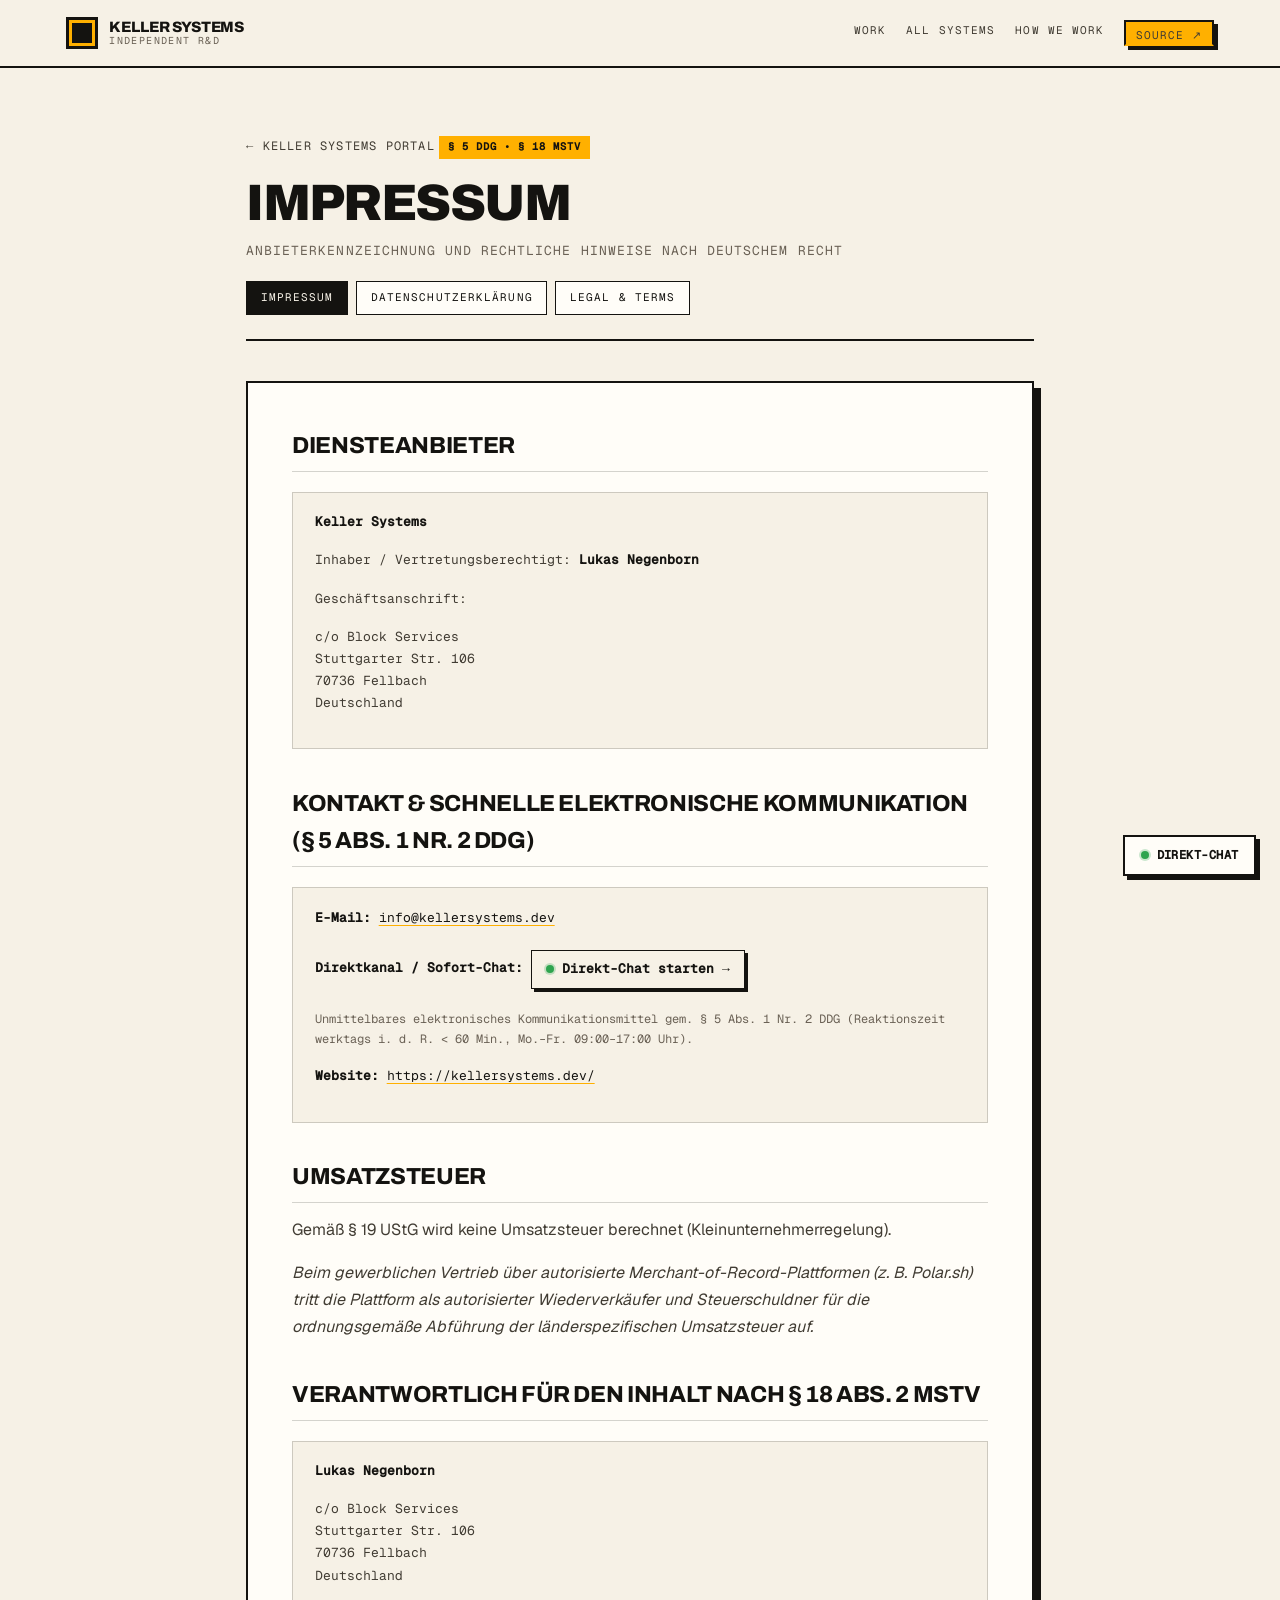
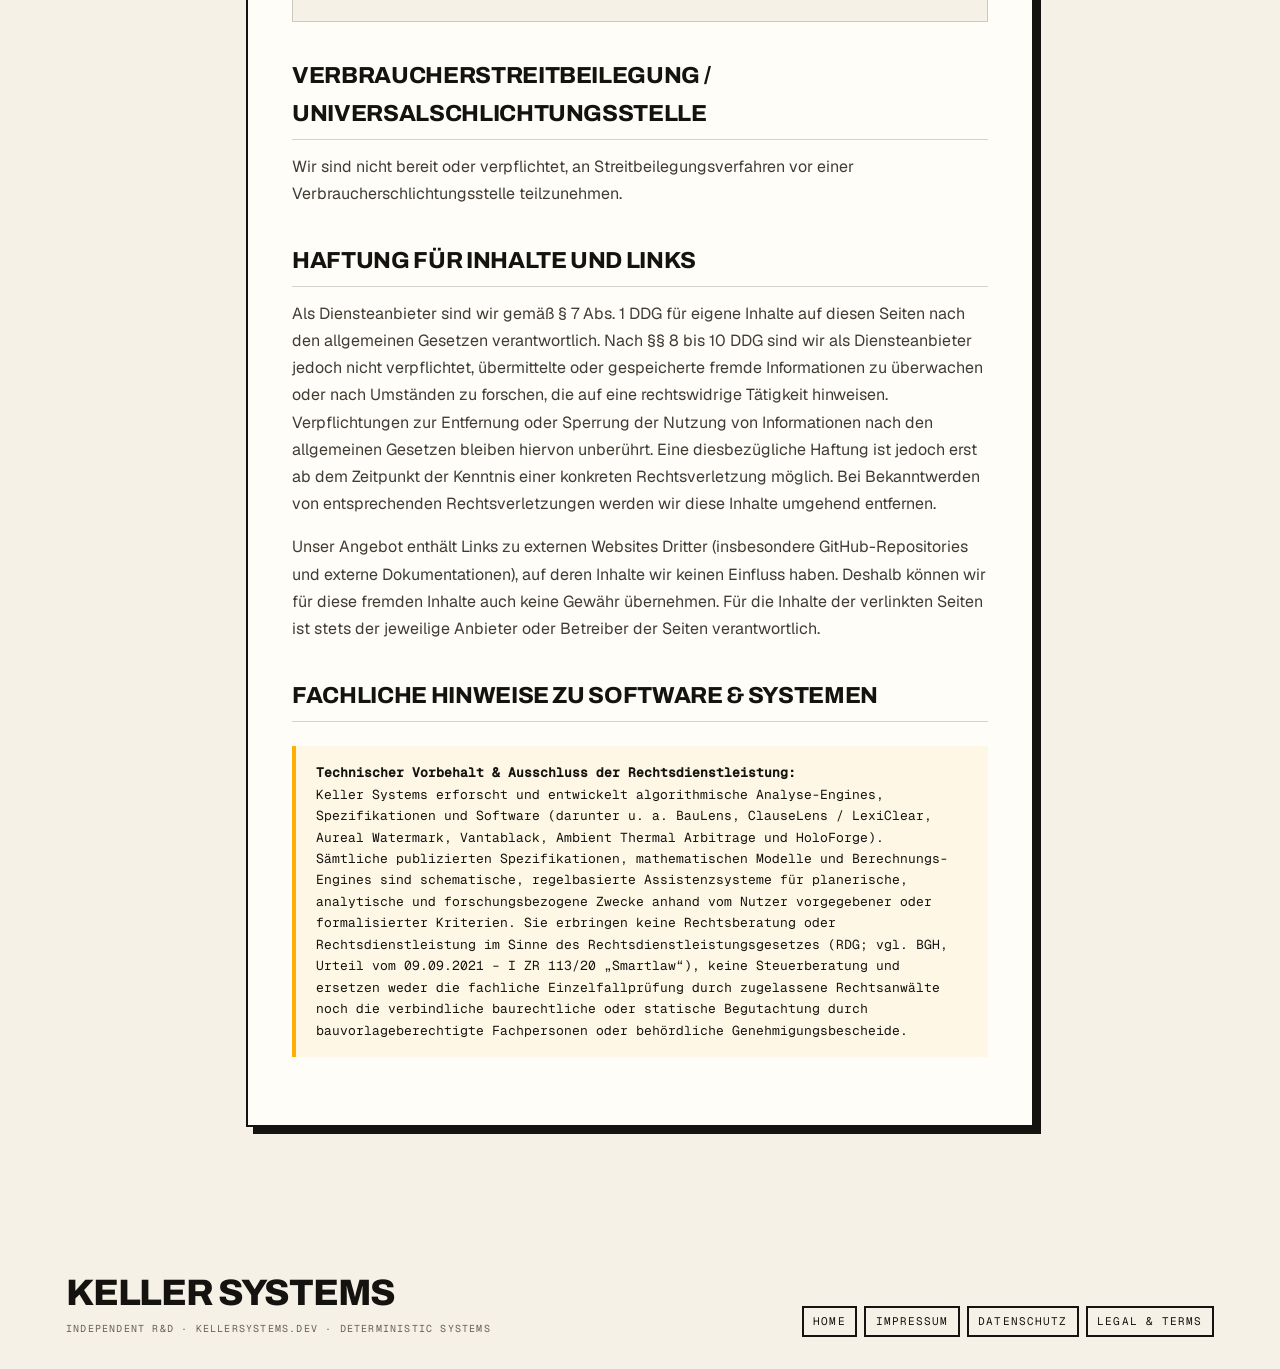
==== commit 887b9971: "compliance: eliminate RDG, Widerruf § 356, update obligation § 327f, and dual-use loopholes" ====
--- a/impressum/index.html
+++ b/impressum/index.html
@@ -95,9 +95,9 @@
 
       <h2>Fachliche Hinweise zu Software &amp; Systemen</h2>
       <div class="legal-callout">
-        <strong>Technischer und regulatorischer Vorbehalt:</strong><br>
-        Keller Systems erforscht und entwickelt mathematisch verifizierte, deterministische Systeme und Software (darunter u.&nbsp;a. BauLens, ClauseLens / LexiClear, Aureal Watermark, Vantablack, Ambient Thermal Arbitrage und HoloForge).<br>
-        Sämtliche publizierten Spezifikationen, mathematischen Modelle und Berechnungs-Engines dienen planerischen, analytischen und forschungsbezogenen Zwecken. Sie erbringen keine Rechtsberatung im Sinne des Rechtsdienstleistungsgesetzes (RDG), keine Steuerberatung und ersetzen weder die fachliche Prüfung durch eine bauvorlageberechtigte Person noch behördliche Genehmigungsbescheide oder gutachterliche Zertifizierungen.
+        <strong>Technischer Vorbehalt &amp; Ausschluss der Rechtsdienstleistung:</strong><br>
+        Keller Systems erforscht und entwickelt algorithmische Analyse-Engines, Spezifikationen und Software (darunter u.&nbsp;a. BauLens, ClauseLens / LexiClear, Aureal Watermark, Vantablack, Ambient Thermal Arbitrage und HoloForge).<br>
+        Sämtliche publizierten Spezifikationen, mathematischen Modelle und Berechnungs-Engines sind schematische, regelbasierte Assistenzsysteme für planerische, analytische und forschungsbezogene Zwecke anhand vom Nutzer vorgegebener oder formalisierter Kriterien. Sie erbringen keine Rechtsberatung oder Rechtsdienstleistung im Sinne des Rechtsdienstleistungsgesetzes (RDG; vgl. BGH, Urteil vom 09.09.2021 &ndash; I ZR 113/20 &bdquo;Smartlaw&ldquo;), keine Steuerberatung und ersetzen weder die fachliche Einzelfallprüfung durch zugelassene Rechtsanwälte noch die verbindliche baurechtliche oder statische Begutachtung durch bauvorlageberechtigte Fachpersonen oder behördliche Genehmigungsbescheide.
       </div>
     </article>
 
